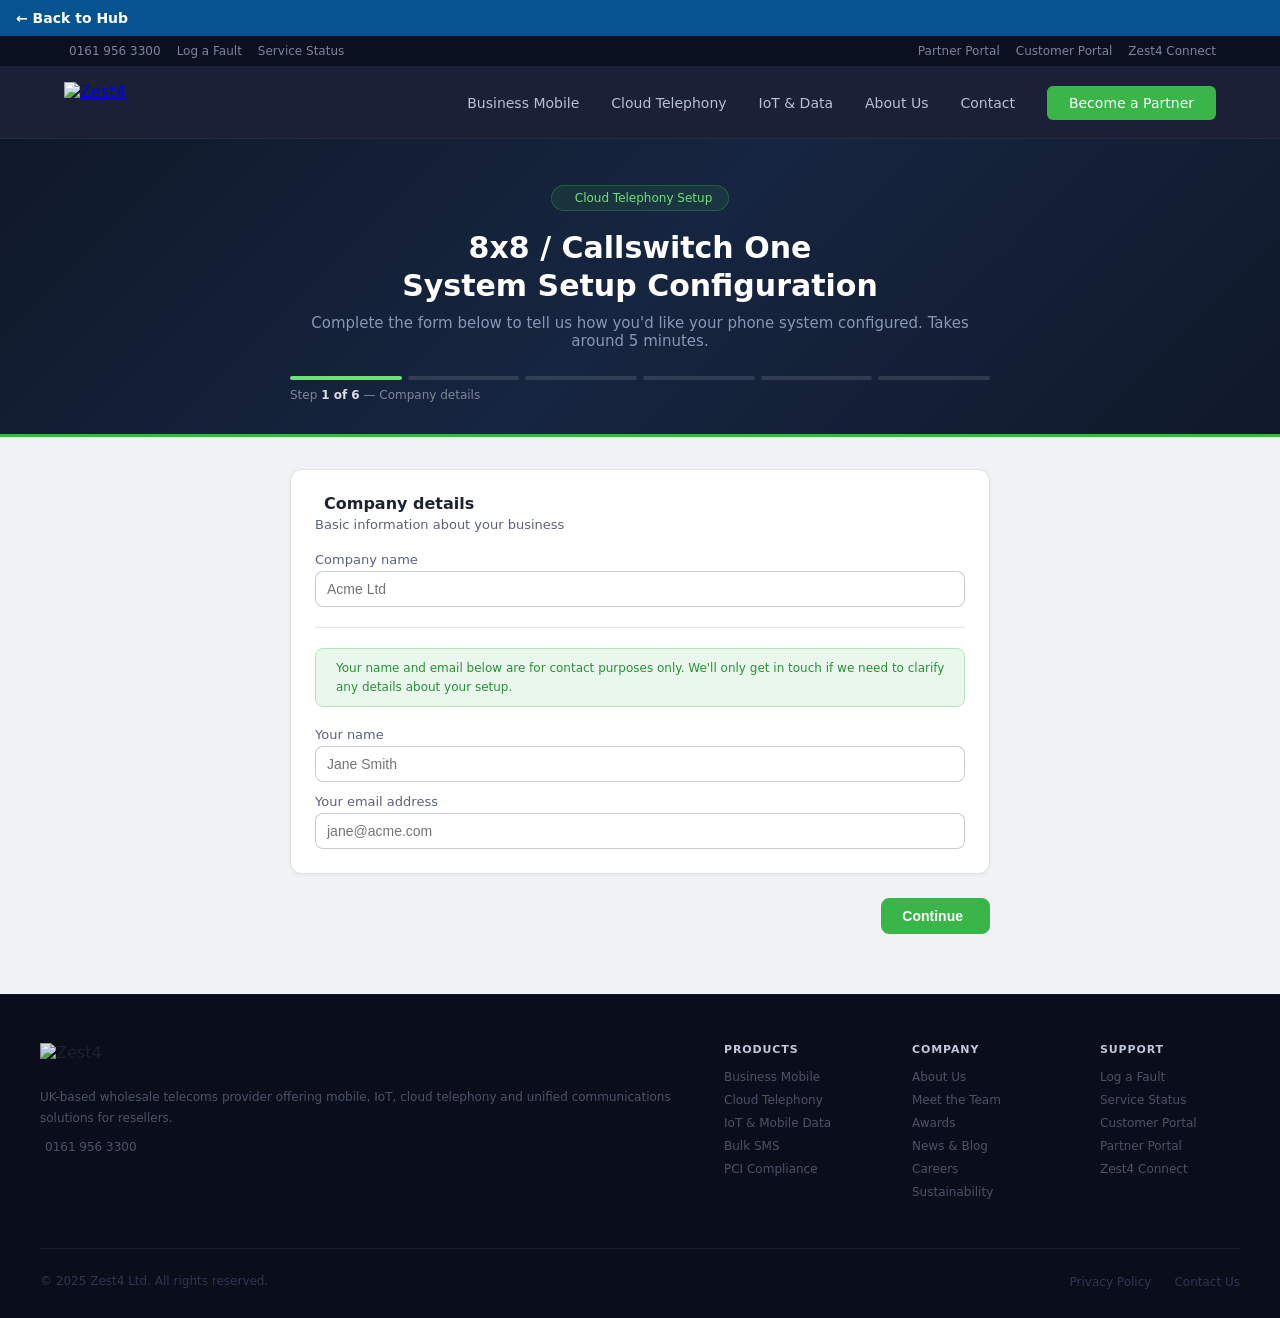
==== tools/callswitch-setup-form.html @ 076165f5 "Add files via upload" ====
<!DOCTYPE html>
<html lang="en">
<head>
<meta charset="UTF-8">
<meta name="viewport" content="width=device-width, initial-scale=1.0">
<title>8x8 / Callswitch One System Setup Configuration | Zest4</title>
<link rel="icon" href="https://i0.wp.com/zest4.com/wp-content/uploads/2018/10/cropped-4-site-icon.png?fit=32%2C32&ssl=1">
<link rel="stylesheet" href="https://cdn.jsdelivr.net/npm/@tabler/icons-webfont@2.44.0/tabler-icons.min.css">
<script src="https://cdnjs.cloudflare.com/ajax/libs/jspdf/2.5.1/jspdf.umd.min.js"></script>
<style>
/* ── Reset & Base ── */
*{box-sizing:border-box;margin:0;padding:0}
:root{
  --navy:#0f1929;
  --navy2:#1a2035;
  --green:#3ab54a;
  --green-dark:#2a9038;
  --green-light:#eaf7ec;
  --bg:#f0f2f5;
  --white:#ffffff;
  --text:#1c2330;
  --muted:#5a6378;
  --border:rgba(0,0,0,0.11);
  --border2:rgba(0,0,0,0.20);
  --radius:8px;
  --radius-lg:12px;
}
body{font-family:'Segoe UI',system-ui,-apple-system,sans-serif;background:var(--bg);color:var(--text);min-height:100vh;display:flex;flex-direction:column}

/* ── Utility bar ── */
.topbar{background:#0a1020;padding:8px 0;font-size:12px}
.topbar-inner{max-width:1200px;margin:0 auto;padding:0 24px;display:flex;justify-content:space-between;align-items:center;flex-wrap:wrap;gap:8px}
.topbar a{color:#7a8499;text-decoration:none;transition:color .15s}
.topbar a:hover{color:#fff}
.topbar-left{display:flex;align-items:center;gap:16px}
.topbar-right{display:flex;align-items:center;gap:16px}
.topbar-phone{color:#7a8499;display:flex;align-items:center;gap:5px}
.topbar-phone i{color:var(--green);font-size:13px}

/* ── Main nav ── */
.mainnav{background:var(--navy2);border-bottom:1px solid rgba(255,255,255,0.05)}
.mainnav-inner{max-width:1200px;margin:0 auto;padding:0 24px;display:flex;align-items:center;justify-content:space-between;height:72px}
.nav-logo img{height:40px;display:block}
.nav-links{display:flex;align-items:center;gap:32px;list-style:none}
.nav-links a{color:#b8c0d4;text-decoration:none;font-size:14px;font-weight:500;transition:color .15s}
.nav-links a:hover{color:#fff}
.nav-cta{background:var(--green);color:#fff!important;padding:9px 22px;border-radius:6px;font-size:13px;font-weight:600;transition:background .15s}
.nav-cta:hover{background:var(--green-dark)!important}

/* ── Hero ── */
.hero{background:linear-gradient(135deg,#0f1929 0%,#162540 50%,#0f1929 100%);border-bottom:3px solid var(--green);padding:44px 24px 0}
.hero-inner{max-width:700px;margin:0 auto;text-align:center;padding-bottom:32px}
.hero-pill{display:inline-flex;align-items:center;gap:7px;background:rgba(58,181,74,0.12);border:1px solid rgba(58,181,74,0.3);border-radius:20px;padding:5px 16px;font-size:12px;color:#6ee07a;font-weight:500;margin-bottom:18px}
.hero h1{font-size:30px;font-weight:700;color:#fff;line-height:1.25;margin-bottom:10px}
.hero p{font-size:15px;color:#8a96b4;margin-bottom:26px}
.progress-bar{display:flex;gap:6px;margin-bottom:8px}
.pb{flex:1;height:4px;border-radius:2px;background:rgba(255,255,255,0.12);transition:background .3s}
.pb.done{background:var(--green)}.pb.active{background:#6ee07a}
.step-label{font-size:12px;color:rgba(255,255,255,0.45);text-align:left;margin-bottom:0}
.step-label strong{color:rgba(255,255,255,0.85);font-weight:600}

/* ── Form content ── */
.content{flex:1;padding:32px 24px 60px}
.wrap{max-width:700px;margin:0 auto}

/* ── Cards ── */
.card{background:var(--white);border:1px solid var(--border);border-radius:var(--radius-lg);padding:1.5rem;margin-bottom:1rem;box-shadow:0 1px 3px rgba(0,0,0,0.05)}
.card-title{font-size:16px;font-weight:600;color:var(--text);margin-bottom:4px;display:flex;align-items:center;gap:9px}
.card-title i{font-size:18px;color:var(--green)}
.card-sub{font-size:13px;color:var(--muted);margin-bottom:1.25rem}
.hint-box{font-size:12px;color:var(--green-dark);background:var(--green-light);border:1px solid #b6e5bc;border-radius:var(--radius);padding:10px 13px;margin-bottom:1.25rem;display:flex;align-items:flex-start;gap:7px;line-height:1.55}
.hint-box i{flex-shrink:0;margin-top:1px;font-size:14px}

/* ── Form elements ── */
label{display:block;font-size:13px;color:var(--muted);margin-bottom:4px;margin-top:12px;font-weight:500}
label:first-of-type{margin-top:0}
input[type=text],input[type=email],input[type=time],select,textarea{
  width:100%;font-size:14px;border-radius:var(--radius);
  border:1px solid var(--border2);background:var(--white);
  color:var(--text);padding:9px 11px;outline:none;
  transition:border-color .15s,box-shadow .15s;
}
input[type=text]:focus,input[type=email]:focus,input[type=time]:focus,select:focus,textarea:focus{
  border-color:var(--green);box-shadow:0 0 0 3px rgba(58,181,74,0.15);
}
textarea{resize:vertical;min-height:80px}
.err-msg{font-size:12px;color:#d93025;margin-top:4px;display:none}
.has-err input,.has-err select,.has-err textarea{border-color:#d93025!important}
.has-err .err-msg{display:block}
hr{border:none;border-top:1px solid var(--border);margin:1.25rem 0}

/* ── Buttons ── */
.btn-row{display:flex;justify-content:space-between;align-items:center;margin-top:1.5rem;gap:12px}
.btn{font-size:14px;padding:9px 20px;border-radius:var(--radius);cursor:pointer;border:1px solid var(--border2);background:var(--white);color:var(--text);transition:background .15s,transform .1s;display:inline-flex;align-items:center;gap:6px;font-weight:500}
.btn:hover{background:#f4f5f7}.btn:active{transform:scale(.98)}
.btn.primary{background:var(--green);color:#fff;border-color:var(--green);font-weight:600}
.btn.primary:hover{background:var(--green-dark);border-color:var(--green-dark)}
.add-btn{font-size:13px;color:var(--green);border:1.5px dashed #8dd494;background:transparent;padding:8px 14px;border-radius:var(--radius);cursor:pointer;display:flex;align-items:center;gap:6px;margin-top:12px;font-weight:500}
.add-btn:hover{background:var(--green-light)}
.mainNav-bar{display:flex;justify-content:space-between;align-items:center;margin-top:1.5rem;gap:12px}

/* ── Steps ── */
.step{display:none}.step.active{display:block}

/* ── Hours ── */
.hours-head{display:grid;grid-template-columns:110px 1fr 1fr 80px;gap:8px;font-size:11px;color:var(--muted);font-weight:600;padding-bottom:6px;text-transform:uppercase;letter-spacing:.05em}
.hours-row{display:grid;grid-template-columns:110px 1fr 1fr 80px;gap:8px;align-items:center;margin-bottom:6px}
.day-lbl{font-size:13px;font-weight:500;color:var(--text)}
.closed-tog{display:flex;align-items:center;gap:5px;font-size:13px;cursor:pointer;color:var(--muted)}
.closed-tog input{accent-color:var(--green)}
input[type=time]:disabled,select:disabled{opacity:.38;pointer-events:none}

/* ── Users ── */
.user-row{display:flex;align-items:flex-end;gap:8px;margin-top:10px;padding:12px;background:#f7f8fa;border-radius:var(--radius);border:1px solid var(--border)}
.user-row>div{flex:1;min-width:0}
.user-row label{margin-top:0}
.rm-btn{flex:0 0 auto;font-size:18px;color:#d93025;cursor:pointer;padding:6px;border:none;background:none;border-radius:var(--radius)}
.rm-btn:hover{background:#fce8e8}
.user-block{margin-top:10px;padding:12px 14px;background:#f7f8fa;border-radius:var(--radius);border:1px solid var(--border)}
.user-top-row{display:flex;align-items:flex-end;gap:8px}
.user-top-row>div{flex:1;min-width:0}
.user-top-row label{margin-top:0}
.user-phone-section{margin-top:12px;padding-top:12px;border-top:1px dashed var(--border2)}
.uq-label{font-size:13px;font-weight:600;color:var(--text);display:block}
.radio-group-sm{display:flex;gap:8px;flex-wrap:wrap;margin-top:6px}
.radio-opt-sm{display:flex;align-items:center;gap:6px;font-size:13px;cursor:pointer;padding:6px 12px;border:1.5px solid var(--border);border-radius:var(--radius);color:var(--text);font-weight:500;background:var(--white);transition:all .12s}
.radio-opt-sm.sel{border-color:var(--green);background:var(--green-light);color:var(--green-dark)}
.uc-extra{font-size:11px;color:var(--text);margin-top:4px;display:flex;align-items:center;gap:4px}
.cq-grid{display:grid;grid-template-columns:repeat(2,1fr);gap:10px;margin:10px 0 14px}
.cq-grid label{margin-top:0}
.cq-ivr-block{margin-top:14px;padding-top:12px;border-top:1px dashed var(--border2)}

/* ── Ring groups ── */
.rg-block{margin-bottom:14px;padding:14px;background:#f7f8fa;border-radius:var(--radius);border:1px solid var(--border)}
.rg-header{display:flex;align-items:center;gap:8px;margin-bottom:10px}
.rg-name-input{flex:1;font-size:14px;font-weight:500;border:1px solid var(--border2);border-radius:var(--radius);padding:8px 10px;outline:none}
.rg-name-input:focus{border-color:var(--green);box-shadow:0 0 0 3px rgba(58,181,74,0.15)}
.chips{display:flex;flex-wrap:wrap;gap:7px;margin-top:6px}
.chip{font-size:12px;padding:6px 14px;border-radius:20px;border:1.5px solid var(--border2);background:var(--white);cursor:pointer;transition:all .12s;color:var(--text);font-weight:500;line-height:1}
.chip.on{background:var(--green);border-color:var(--green);color:#fff}
.chip:hover:not(.on){background:#f0f2f5;border-color:#aaa}

/* ── Radio options ── */
.radio-group{display:flex;gap:10px;flex-wrap:wrap;margin-top:8px}
.radio-opt{display:flex;align-items:center;gap:7px;font-size:14px;cursor:pointer;padding:9px 15px;border:1.5px solid var(--border);border-radius:var(--radius);transition:all .15s;color:var(--text);font-weight:500;background:var(--white)}
.radio-opt input{accent-color:var(--green)}
.radio-opt.sel{border-color:var(--green);background:var(--green-light);color:var(--green-dark)}

/* ── Summary (overview page) ── */
.sum-grid{display:grid;grid-template-columns:1fr 1fr;gap:12px}
.sum-card{background:#f7f8fa;border-radius:var(--radius);padding:12px 14px;border:1px solid var(--border)}
.sum-lbl{font-size:11px;color:var(--muted);text-transform:uppercase;letter-spacing:.05em;margin-bottom:3px;font-weight:600}
.sum-val{font-size:13px;color:var(--text);font-weight:600}
.sum-val-sm{font-size:12px;color:var(--text);font-weight:400;line-height:1.55}
.ov-section{margin-bottom:1.5rem}
.ov-title{font-size:12px;font-weight:700;color:var(--muted);text-transform:uppercase;letter-spacing:.06em;margin-bottom:8px;display:flex;align-items:center;gap:6px}
.ov-title i{font-size:14px;color:var(--green)}
.user-card-grid{display:grid;grid-template-columns:repeat(auto-fill,minmax(185px,1fr));gap:8px}
.user-card{background:#f7f8fa;border-radius:var(--radius);padding:10px 12px;border:1px solid var(--border)}
.uc-name{font-size:13px;font-weight:600;color:var(--text)}
.uc-email{font-size:12px;color:var(--muted);word-break:break-all;margin-top:2px}
.rg-ov{background:#f7f8fa;border-radius:var(--radius);padding:10px 14px;margin-bottom:8px;border:1px solid var(--border)}
.rg-ov-name{font-size:13px;font-weight:600;color:var(--text);margin-bottom:3px}
.rg-ov-info{font-size:12px;color:var(--muted)}
.hours-ov{display:grid;grid-template-columns:repeat(auto-fill,minmax(120px,1fr));gap:8px}
.hours-day{background:#f7f8fa;border-radius:var(--radius);padding:9px 10px;border:1px solid var(--border)}
.hours-day.closed{opacity:.45}
.hours-day .hd-name{font-size:12px;font-weight:600;color:var(--text)}
.hours-day .hd-time{font-size:11px;color:var(--muted);margin-top:2px}

/* ── Success screen ── */
.success-top{text-align:center;padding:1.5rem 1rem 1.25rem}
.check-circle{width:56px;height:56px;background:var(--green-light);border-radius:50%;display:flex;align-items:center;justify-content:center;margin:0 auto 14px;border:2px solid #b6e5bc}
.check-circle i{font-size:28px;color:var(--green)}

/* ── Footer ── */
.footer{background:#090e1a;border-top:1px solid rgba(255,255,255,0.04);padding:48px 24px 28px}
.footer-inner{max-width:1200px;margin:0 auto}
.footer-grid{display:flex;flex-wrap:wrap;gap:48px;margin-bottom:40px}
.footer-brand{flex:1;min-width:200px}
.footer-brand img{height:30px;display:block;margin-bottom:14px;opacity:.9}
.footer-brand p{font-size:12px;line-height:1.7;color:#4a5268}
.footer-brand .phone{font-size:12px;color:#4a5268;margin-top:12px;display:flex;align-items:center;gap:5px}
.footer-brand .phone i{color:var(--green);font-size:12px}
.footer-brand .phone a{color:#4a5268;text-decoration:none}
.footer-col{min-width:140px}
.footer-col h4{font-size:11px;font-weight:700;text-transform:uppercase;letter-spacing:.08em;color:#c0c8dc;margin-bottom:14px}
.footer-col a{display:block;color:#4a5268;text-decoration:none;font-size:12px;margin-bottom:9px;transition:color .15s}
.footer-col a:hover{color:#fff}
.footer-bottom{border-top:1px solid #151d30;padding-top:22px;display:flex;flex-wrap:wrap;gap:12px;justify-content:space-between;align-items:center}
.footer-bottom span{font-size:12px;color:#2e3650}
.footer-bottom a{font-size:12px;color:#2e3650;text-decoration:none;margin-left:18px}
.footer-bottom a:hover{color:#fff}
</style>
</head>
<body>

<style>
  #zest4BackToHub {
    position: sticky;
    top: 0;
    z-index: 9999;
    display: flex;
    align-items: center;
    gap: 6px;
    padding: 10px 16px;
    padding-top: calc(10px + env(safe-area-inset-top, 0px));
    background: #055491;
    color: #fff;
    font-family: 'Inter', system-ui, sans-serif;
    font-size: 14px;
    font-weight: 600;
    text-decoration: none;
    -webkit-tap-highlight-color: transparent;
  }
  #zest4BackToHub:active { background: #033B66; }
</style>
<a id="zest4BackToHub" href="../index.html" aria-label="Back to Cloud &amp; Connectivity Hub">&larr; Back to Hub</a>

<!-- ══════════════════════════════════════════ -->
<!-- UTILITY BAR                               -->
<!-- ══════════════════════════════════════════ -->
<div class="topbar">
  <div class="topbar-inner">
    <div class="topbar-left">
      <span class="topbar-phone"><i class="ti ti-phone"></i><a href="tel:+441619563300">0161 956 3300</a></span>
      <a href="https://zest4.com/log-a-fault/">Log a Fault</a>
      <a href="https://zest4.com/service-status/">Service Status</a>
    </div>
    <div class="topbar-right">
      <a href="https://portal.zest4partners.com/">Partner Portal</a>
      <a href="https://www.zest4customers.com/">Customer Portal</a>
      <a href="https://zest4connect.com/login.htm">Zest4 Connect</a>
    </div>
  </div>
</div>

<!-- ══════════════════════════════════════════ -->
<!-- MAIN NAV                                  -->
<!-- ══════════════════════════════════════════ -->
<nav class="mainnav">
  <div class="mainnav-inner">
    <a href="https://zest4.com/" class="nav-logo">
      <img src="https://zest4.com/wp-content/uploads/2018/10/Zest4-Logo-New.svg" alt="Zest4">
    </a>
    <ul class="nav-links">
      <li><a href="https://zest4.com/business-mobile/">Business Mobile</a></li>
      <li><a href="https://zest4.com/cloud-telephony/">Cloud Telephony</a></li>
      <li><a href="https://zest4.com/iot/">IoT &amp; Data</a></li>
      <li><a href="https://zest4.com/about/">About Us</a></li>
      <li><a href="https://zest4.com/contact/">Contact</a></li>
      <li><a href="https://zest4.com/become-a-partner/" class="nav-cta">Become a Partner</a></li>
    </ul>
  </div>
</nav>

<!-- ══════════════════════════════════════════ -->
<!-- HERO BANNER                               -->
<!-- ══════════════════════════════════════════ -->
<div class="hero">
  <div class="hero-inner">
    <div class="hero-pill"><i class="ti ti-phone-call"></i>Cloud Telephony Setup</div>
    <h1>8x8 / Callswitch One<br>System Setup Configuration</h1>
    <p>Complete the form below to tell us how you'd like your phone system configured. Takes around 5 minutes.</p>
    <div class="progress-bar" id="progBar"></div>
    <div class="step-label" id="stepLabel"></div>
  </div>
</div>

<!-- ══════════════════════════════════════════ -->
<!-- FORM CONTENT                              -->
<!-- ══════════════════════════════════════════ -->
<div class="content">
<div class="wrap">

  <!-- Step 0: Company details -->
  <div class="step active" id="step0">
    <div class="card">
      <div class="card-title"><i class="ti ti-building"></i>Company details</div>
      <div class="card-sub">Basic information about your business</div>
      <label for="companyName">Company name</label>
      <div id="fw0"><input type="text" id="companyName" placeholder="Acme Ltd"><div class="err-msg">Please enter your company name</div></div>
      <hr>
      <div class="hint-box"><i class="ti ti-info-circle"></i><span>Your name and email below are for contact purposes only. We'll only get in touch if we need to clarify any details about your setup.</span></div>
      <label for="contactName">Your name</label>
      <div id="fw1"><input type="text" id="contactName" placeholder="Jane Smith"><div class="err-msg">Please enter your name</div></div>
      <label for="contactEmail">Your email address</label>
      <div id="fw2"><input type="email" id="contactEmail" placeholder="jane@acme.com"><div class="err-msg">Please enter a valid email</div></div>
    </div>
  </div>

  <!-- Step 1: Phone numbers -->
  <div class="step" id="step1">
    <div class="card">
      <div class="card-title"><i class="ti ti-device-mobile"></i>Phone numbers</div>
      <div class="card-sub">Will you be bringing existing numbers over or getting new ones?</div>
      <label>Number type</label>
      <div class="radio-group">
        <label class="radio-opt sel" id="ropt-port"><input type="radio" name="numType" value="port" checked onchange="updateNumType()"><i class="ti ti-transfer"></i>Port existing numbers</label>
        <label class="radio-opt" id="ropt-new"><input type="radio" name="numType" value="new" onchange="updateNumType()"><i class="ti ti-plus-circle"></i>Claim new numbers</label>
        <label class="radio-opt" id="ropt-both"><input type="radio" name="numType" value="both" onchange="updateNumType()"><i class="ti ti-arrows-exchange"></i>Both</label>
      </div>
      <div id="portSection" style="margin-top:1.25rem">
        <hr style="margin-top:0">
        <p style="font-size:13px;color:var(--muted);margin-bottom:8px">List the numbers you want to port (one per line). Once listed here, you'll be able to assign them to users, ring groups, call queues and your auto attendant in the next steps.</p>
        <textarea id="portNumbers" placeholder="e.g.&#10;020 7946 0123&#10;020 7946 0124" oninput="refreshAllNumberSelects()"></textarea>
        <label for="currentProvider">Current provider</label>
        <input type="text" id="currentProvider" placeholder="e.g. BT, Vodafone, Virgin Media">
      </div>
      <div id="newSection" style="display:none;margin-top:1.25rem">
        <hr style="margin-top:0">
        <label for="areaCode">Preferred area code</label>
        <input type="text" id="areaCode" placeholder="e.g. 0207 (London), 0161 (Manchester)" style="max-width:340px">
        <label for="numQty">How many numbers do you need?</label>
        <input type="text" id="numQty" placeholder="e.g. 3" style="max-width:120px">
      </div>
    </div>
  </div>

  <!-- Step 2: Users -->
  <div class="step" id="step2">
    <div class="card">
      <div class="card-title"><i class="ti ti-users"></i>Users</div>
      <div class="card-sub">Add everyone who needs a phone extension on the system</div>
      <div id="usersContainer"><p style="font-size:13px;color:var(--muted)">No users added yet.</p></div>
      <button class="add-btn" onclick="addUser()"><i class="ti ti-plus"></i>Add another user</button>
    </div>
  </div>

  <!-- Step 3: Ring groups -->
  <div class="step" id="step3">
    <div class="card">
      <div class="card-title"><i class="ti ti-phone-incoming"></i>Ring groups</div>
      <div class="card-sub">Create groups whose phones ring together when a number is called</div>
      <div id="rgContainer"><p style="font-size:13px;color:var(--muted)">No ring groups added yet.</p></div>
      <button class="add-btn" onclick="addRingGroup()"><i class="ti ti-plus"></i>Add ring group</button>
    </div>
    <div class="card">
      <div class="card-title"><i class="ti ti-headset"></i>Call queues</div>
      <div class="card-sub">Set up call queues for teams handling higher call volumes</div>
      <div id="cqContainer"><p style="font-size:13px;color:var(--muted)">No call queues added yet.</p></div>
      <button class="add-btn" onclick="addCallQueue()"><i class="ti ti-plus"></i>Add call queue</button>
    </div>
  </div>

  <!-- Step 4: Auto attendant -->
  <div class="step" id="step4">
    <div class="card">
      <div class="card-title"><i class="ti ti-phone-check"></i>Auto attendant</div>
      <div class="card-sub">An auto attendant (IVR) greets callers and lets them press a key to reach the right place</div>
      <label style="margin-top:0">Do you want an auto attendant?</label>
      <div class="radio-group">
        <label class="radio-opt" id="aa-yes-opt"><input type="radio" name="aaEnabled" value="yes" onchange="updateAAUI()"><i class="ti ti-check"></i>Yes</label>
        <label class="radio-opt sel" id="aa-no-opt"><input type="radio" name="aaEnabled" value="no" checked onchange="updateAAUI()"><i class="ti ti-x"></i>No</label>
      </div>

      <div id="aaDetails" style="display:none;margin-top:1.25rem">
        <div id="aaContainer"><p style="font-size:13px;color:var(--muted)">No auto attendants added yet.</p></div>
        <button class="add-btn" onclick="addAutoAttendant()"><i class="ti ti-plus"></i>Add another auto attendant</button>
      </div>

      <hr style="margin-top:1.25rem">
      <label for="voicemailMsg" style="margin-top:0">Voicemail greeting <span style="color:var(--muted);font-weight:400">(optional)</span></label>
      <textarea id="voicemailMsg" placeholder="e.g. You've reached Acme Ltd. Please leave your name and number..."></textarea>
    </div>
  </div>

  <!-- Step 5: Additional settings -->
  <div class="step" id="step5">
    <div class="card">
      <div class="card-title"><i class="ti ti-settings"></i>Additional settings</div>
      <div class="card-sub">A few extra options to complete your configuration</div>

      <!-- Caller ID -->
      <div style="margin-bottom:1.25rem">
        <div style="font-size:14px;font-weight:600;color:var(--text);margin-bottom:5px;display:flex;align-items:center;gap:7px"><i class="ti ti-id" style="color:var(--green)"></i>External caller ID</div>
        <p style="font-size:13px;color:var(--muted);margin-bottom:10px">Do you want a single number displayed as the outbound caller ID for all users when they make external calls?</p>
        <div class="radio-group">
          <label class="radio-opt sel" id="ci-yes-opt"><input type="radio" name="callerIdYN" value="yes" checked onchange="updateCallerIdUI()"><i class="ti ti-check"></i>Yes, set a number</label>
          <label class="radio-opt" id="ci-no-opt"><input type="radio" name="callerIdYN" value="no" onchange="updateCallerIdUI()"><i class="ti ti-x"></i>No, use individual numbers</label>
        </div>
        <div id="callerIdInput" style="margin-top:12px">
          <label for="callerIdNumber">Caller ID number</label>
          <input type="text" id="callerIdNumber" placeholder="e.g. 020 7946 0100" style="max-width:300px">
          <p style="font-size:12px;color:var(--muted);margin-top:5px">This number must be one of your allocated numbers.</p>
        </div>
      </div>

      <hr>

      <!-- Call recording -->
      <div>
        <div style="font-size:14px;font-weight:600;color:var(--text);margin-bottom:5px;display:flex;align-items:center;gap:7px"><i class="ti ti-microphone" style="color:var(--green)"></i>Call recording</div>
        <p style="font-size:13px;color:var(--muted);margin-bottom:10px">Would you like all calls to be recorded automatically?</p>
        <div class="radio-group">
          <label class="radio-opt" id="cr-yes-opt"><input type="radio" name="callRecYN" value="yes" onchange="updateCallRecUI()"><i class="ti ti-check"></i>Yes, record all calls</label>
          <label class="radio-opt sel" id="cr-no-opt"><input type="radio" name="callRecYN" value="no" checked onchange="updateCallRecUI()"><i class="ti ti-x"></i>No recording needed</label>
        </div>
        <div id="callRecNotice" style="display:none;margin-top:14px;background:#fffbeb;border:1px solid #f5c842;border-radius:var(--radius-lg);padding:1rem 1.25rem">
          <div style="font-size:13px;font-weight:600;color:#7a5800;margin-bottom:6px;display:flex;align-items:center;gap:6px"><i class="ti ti-alert-triangle"></i>Important — you must notify callers</div>
          <p style="font-size:13px;color:#5c4000;line-height:1.6">Under UK law, callers must be informed that their call may be recorded. Include a notification in each <strong>auto attendant's welcome message</strong> (or voicemail greeting, if you're not using an auto attendant) when callers first connect.</p>
          <p style="font-size:13px;color:#5c4000;margin-top:8px;line-height:1.6">For example:<br><em style="background:#fff3c4;padding:2px 7px;border-radius:4px;display:inline-block;margin-top:4px">"Please note that calls may be recorded for training and quality purposes."</em></p>
          <p style="font-size:12px;color:#7a5800;margin-top:10px">You can update this on the <strong>Auto attendant</strong> step — use the Back button if you'd like to update it now.</p>
        </div>
      </div>

      <hr>

      <!-- Additional notes -->
      <div>
        <div style="font-size:14px;font-weight:600;color:var(--text);margin-bottom:5px;display:flex;align-items:center;gap:7px"><i class="ti ti-notes" style="color:var(--green)"></i>Additional notes</div>
        <p style="font-size:13px;color:var(--muted);margin-bottom:10px">Any special requirements, preferences, or instructions for your setup?</p>
        <textarea id="additionalNotes" placeholder="e.g. The main reception number should route to the sales ring group during business hours and voicemail after hours..." style="min-height:110px"></textarea>
      </div>
    </div>
    <div class="btn-row">
      <button class="btn" onclick="goBack()"><i class="ti ti-arrow-left"></i>Back</button>
      <button class="btn primary" onclick="submitForm()">Review &amp; finish <i class="ti ti-arrow-right"></i></button>
    </div>
  </div>

  <!-- Step 6: Review & submit -->
  <div class="step" id="step6">
    <div class="card">
      <div class="success-top">
        <div class="check-circle"><i class="ti ti-check"></i></div>
        <h2 style="font-size:21px;font-weight:700;margin-bottom:6px">Configuration complete!</h2>
        <p style="font-size:14px;color:var(--muted)">Review the summary below, then download your PDF and send it to us.</p>
      </div>

      <!-- Make changes -->
      <div style="background:#f7f8fa;border:1px solid var(--border);border-radius:var(--radius-lg);padding:14px 18px;margin-bottom:1.25rem;display:flex;align-items:center;justify-content:space-between;gap:12px;flex-wrap:wrap">
        <span style="font-size:13px;color:var(--muted);display:flex;align-items:center;gap:7px"><i class="ti ti-edit" style="font-size:15px"></i>Need to change something?</span>
        <button class="btn" onclick="goBackToEdit()" style="font-size:13px;padding:7px 16px"><i class="ti ti-arrow-left"></i>Go back &amp; make changes</button>
      </div>

      <!-- Download PDF -->
      <div style="background:var(--green-light);border:1px solid #b6e5bc;border-radius:var(--radius-lg);padding:1.25rem 1.5rem;margin-bottom:1.25rem">
        <div style="font-size:14px;font-weight:600;color:var(--green-dark);margin-bottom:12px;display:flex;align-items:center;gap:7px"><i class="ti ti-file-download" style="font-size:18px"></i>Step 1 — Download your configuration PDF</div>
        <button class="btn primary" onclick="downloadPDF()" style="padding:10px 24px"><i class="ti ti-download"></i>Download PDF</button>
        <div id="dlConfirm" style="display:none;margin-top:10px;font-size:13px;color:var(--green-dark);align-items:center;gap:6px"><i class="ti ti-circle-check"></i> PDF downloaded — now send it to us below.</div>
      </div>

      <!-- Send options -->
      <div style="background:#f3f3ff;border:1px solid #c8c8ec;border-radius:var(--radius-lg);padding:1.25rem 1.5rem;margin-bottom:1.25rem">
        <div style="font-size:14px;font-weight:600;color:#3b3b8f;margin-bottom:12px;display:flex;align-items:center;gap:7px"><i class="ti ti-send" style="font-size:18px"></i>Step 2 — Send us the PDF</div>
        <div style="display:flex;flex-direction:column;gap:10px">
          <a href="#" id="emailLink" style="display:flex;align-items:center;gap:10px;background:#fff;border:1px solid #c8c8ec;border-radius:var(--radius);padding:12px 14px;text-decoration:none;color:#3b3b8f;font-size:13px;font-weight:500">
            <i class="ti ti-mail" style="font-size:18px;color:#5b5bcc;flex-shrink:0"></i>
            <span><strong>Email us</strong> — ccsupport@zest4.com<br><span style="font-weight:400;color:var(--muted);font-size:12px">Opens your email app pre-filled. Attach the downloaded PDF before sending.</span></span>
          </a>
          <a href="https://www.zest4customers.com/" target="_blank" rel="noopener" style="display:flex;align-items:center;gap:10px;background:#fff;border:1px solid #c8c8ec;border-radius:var(--radius);padding:12px 14px;text-decoration:none;color:#3b3b8f;font-size:13px;font-weight:500">
            <i class="ti ti-ticket" style="font-size:18px;color:#5b5bcc;flex-shrink:0"></i>
            <span><strong>Raise a support ticket</strong> — www.zest4customers.com<br><span style="font-weight:400;color:var(--muted);font-size:12px">Log in to the customer portal and attach the PDF to a new ticket.</span></span>
          </a>
        </div>
      </div>

      <hr>
      <div style="font-size:12px;font-weight:700;color:var(--muted);text-transform:uppercase;letter-spacing:.06em;margin-bottom:14px">Your configuration summary</div>
      <div id="overviewOut"></div>
    </div>
    <div style="text-align:center;margin-top:1rem">
      <button class="btn" onclick="resetForm()">Start a new submission</button>
    </div>
  </div>

  <!-- Main nav buttons (steps 0–5) -->
  <div class="btn-row" id="mainNav">
    <button class="btn" id="backBtn" onclick="goBack()"><i class="ti ti-arrow-left"></i>Back</button>
    <button class="btn primary" id="nextBtn" onclick="goNext()">Continue <i class="ti ti-arrow-right"></i></button>
  </div>

</div><!-- /wrap -->
</div><!-- /content -->

<!-- ══════════════════════════════════════════ -->
<!-- FOOTER                                    -->
<!-- ══════════════════════════════════════════ -->
<footer class="footer">
  <div class="footer-inner">
    <div class="footer-grid">
      <div class="footer-brand">
        <img src="https://zest4.com/wp-content/uploads/2018/10/Zest4-Logo-New.svg" alt="Zest4">
        <p>UK-based wholesale telecoms provider offering mobile, IoT, cloud telephony and unified communications solutions for resellers.</p>
        <div class="phone"><i class="ti ti-phone"></i><a href="tel:+441619563300">0161 956 3300</a></div>
      </div>
      <div class="footer-col">
        <h4>Products</h4>
        <a href="https://zest4.com/business-mobile/">Business Mobile</a>
        <a href="https://zest4.com/cloud-telephony/">Cloud Telephony</a>
        <a href="https://zest4.com/iot/">IoT &amp; Mobile Data</a>
        <a href="https://zest4.com/bulk-sms/">Bulk SMS</a>
        <a href="https://zest4.com/pci-compliance/">PCI Compliance</a>
      </div>
      <div class="footer-col">
        <h4>Company</h4>
        <a href="https://zest4.com/about/">About Us</a>
        <a href="https://zest4.com/meet-the-team/">Meet the Team</a>
        <a href="https://zest4.com/awards-and-recognition/">Awards</a>
        <a href="https://zest4.com/news/">News &amp; Blog</a>
        <a href="https://zest4.com/careers/">Careers</a>
        <a href="https://zest4.com/sustainability/">Sustainability</a>
      </div>
      <div class="footer-col">
        <h4>Support</h4>
        <a href="https://zest4.com/log-a-fault/">Log a Fault</a>
        <a href="https://zest4.com/service-status/">Service Status</a>
        <a href="https://www.zest4customers.com/">Customer Portal</a>
        <a href="https://portal.zest4partners.com/">Partner Portal</a>
        <a href="https://zest4connect.com/login.htm">Zest4 Connect</a>
      </div>
    </div>
    <div class="footer-bottom">
      <span>&copy; 2025 Zest4 Ltd. All rights reserved.</span>
      <div>
        <a href="https://zest4.com/privacy-policy/">Privacy Policy</a>
        <a href="https://zest4.com/contact/">Contact Us</a>
      </div>
    </div>
  </div>
</footer>

<script>
const DAYS=['Monday','Tuesday','Wednesday','Thursday','Friday','Saturday','Sunday'];
const SNAMES=['Company details','Phone numbers','Users','Ring groups','Auto attendant','Additional settings'];
var cur=0,users=[],rgs=[],cqs=[],aas=[],nextUserId=1,nextRgId=1,nextCqId=1,nextAaId=1,nextAaOptId=1,_pdfData=null;

/* ── Auto attendant ── */
function updateAAUI(){
  var v=document.querySelector('input[name="aaEnabled"]:checked').value;
  document.getElementById('aaDetails').style.display=v==='yes'?'block':'none';
  document.getElementById('aa-yes-opt').classList.toggle('sel',v==='yes');
  document.getElementById('aa-no-opt').classList.toggle('sel',v!=='yes');
  if(v==='yes'){
    if(!aas.length)addAutoAttendant();
    refreshAllNumberSelects();refreshAADestinationSelects();
  }
}
function getPortedNumbersList(){
  var el=document.getElementById('portNumbers');
  var raw=el?el.value:'';
  return raw.split('\n').map(function(s){return s.trim();}).filter(Boolean);
}
function buildAANumberOptions(selected){
  var nums=getPortedNumbersList();
  var html='<option value="">Select a number...</option>';
  nums.forEach(function(n){html+='<option value="'+esc(n)+'" '+(selected===n?'selected':'')+'>'+esc(n)+'</option>';});
  html+='<option value="other" '+(selected==='other'?'selected':'')+'>Other / new number not listed above</option>';
  return html;
}
function refreshAllNumberSelects(){
  aas.forEach(function(aa){
    var sel=document.getElementById('aaNumber_'+aa.id);
    if(!sel)return;
    var cv=sel.value;sel.innerHTML=buildAANumberOptions(cv);
    var wrap=document.getElementById('aaNumberOtherWrap_'+aa.id);if(wrap)wrap.style.display=sel.value==='other'?'block':'none';
  });
}
function onAANumberSelect(aaId,val){
  var aa=aas.find(function(a){return a.id===aaId;});if(!aa)return;aa.number=val;
  var wrap=document.getElementById('aaNumberOtherWrap_'+aaId);if(wrap)wrap.style.display=val==='other'?'block':'none';
}

function buildDestinationOptions(selected){
  var html='<option value="">Select a destination...</option>';
  html+='<option value="voicemail" '+(selected==='voicemail'?'selected':'')+'>Voicemail</option>';
  if(users.length){html+='<optgroup label="Users">'+users.map(function(u){var v='user:'+u.id;return '<option value="'+v+'" '+(selected===v?'selected':'')+'>'+esc(getUserLabel(u))+(u.ext?' (ext '+esc(u.ext)+')':'')+'</option>';}).join('')+'</optgroup>';}
  if(rgs.length){html+='<optgroup label="Ring groups">'+rgs.map(function(rg){var v='rg:'+rg.id;return '<option value="'+v+'" '+(selected===v?'selected':'')+'>'+esc(rg.name||'Unnamed ring group')+'</option>';}).join('')+'</optgroup>';}
  if(cqs.length){html+='<optgroup label="Call queues">'+cqs.map(function(cq){var v='cq:'+cq.id;return '<option value="'+v+'" '+(selected===v?'selected':'')+'>'+esc(cq.name||'Unnamed queue')+'</option>';}).join('')+'</optgroup>';}
  html+='<option value="other" '+(selected==='other'?'selected':'')+'>Other (type a destination — e.g. external number)</option>';
  return html;
}
function buildFwRuleHTML(kind,itemId,field,label,hint,val,otherVal){
  var selId=kind+'fw_'+field+'_'+itemId,otherId=kind+'fwother_'+field+'_'+itemId,wrapId=kind+'fwotherwrap_'+field+'_'+itemId;
  return '<div style="margin-bottom:12px">'
    +'<label style="margin-top:0;margin-bottom:2px">'+label+'</label>'
    +(hint?('<p style="font-size:12px;color:var(--muted);margin:0 0 6px">'+hint+'</p>'):'')
    +'<select id="'+selId+'" onchange="onFwSelect(\''+kind+'\','+itemId+',\''+field+'\',this.value)">'+buildDestinationOptions(val)+'</select>'
    +'<div id="'+wrapId+'" style="display:'+(val==='other'?'block':'none')+';margin-top:8px">'
      +'<input type="text" id="'+otherId+'" placeholder="e.g. External number, specific voicemail box..." value="'+esc(otherVal)+'" oninput="onFwOtherInput(\''+kind+'\','+itemId+',\''+field+'\',this.value)">'
    +'</div>'
  +'</div>';
}
function onFwSelect(kind,itemId,field,val){
  var list=kind==='rg'?rgs:cqs;var item=list.find(function(x){return x.id===itemId;});if(!item)return;
  item[field]=val;
  var wrap=document.getElementById(kind+'fwotherwrap_'+field+'_'+itemId);if(wrap)wrap.style.display=val==='other'?'block':'none';
}
function onFwOtherInput(kind,itemId,field,val){
  var list=kind==='rg'?rgs:cqs;var item=list.find(function(x){return x.id===itemId;});if(!item)return;
  item[field+'Other']=val;
}
function refreshAADestinationSelects(){
  aas.forEach(function(aa){
    var single=document.getElementById('aaSingleDest_'+aa.id);
    if(single){
      var cv=single.value;single.innerHTML=buildDestinationOptions(cv);
      var wrap=document.getElementById('aaSingleDestOtherWrap_'+aa.id);if(wrap)wrap.style.display=single.value==='other'?'block':'none';
    }
    (aa.options||[]).forEach(function(o){
      var sel=document.getElementById('aaoptdest_'+o.id);
      if(sel){var cv=sel.value;sel.innerHTML=buildDestinationOptions(cv);}
    });
    var closedSingle=document.getElementById('aaClosedSingleDest_'+aa.id);
    if(closedSingle){
      var ccv=closedSingle.value;closedSingle.innerHTML=buildDestinationOptions(ccv);
      var cwrap=document.getElementById('aaClosedSingleDestOtherWrap_'+aa.id);if(cwrap)cwrap.style.display=closedSingle.value==='other'?'block':'none';
    }
    (aa.closedOptions||[]).forEach(function(o){
      var sel=document.getElementById('aaclosedoptdest_'+o.id);
      if(sel){var cv=sel.value;sel.innerHTML=buildDestinationOptions(cv);}
    });
  });
}

function addAutoAttendant(){
  var id=nextAaId++;
  aas.push({
    id:id,name:'',number:'',numberOther:'',
    hours:DAYS.map(function(d,i){return{closed:i>=5,open:'09:00',close:'17:00'};}),
    welcomeEnabled:'no',welcomeMsg:'',closedEnabled:'no',closedMsg:'',
    routeType:'single',singleDestination:'',singleDestinationOther:'',
    options:[],
    closedRouteEnabled:'no',closedRouteType:'single',closedSingleDestination:'',closedSingleDestinationOther:'',
    closedOptions:[]
  });
  renderAAs();
}
function removeAutoAttendant(id){aas=aas.filter(function(a){return a.id!==id;});renderAAs();}
function onAAField(aaId,field,val){var aa=aas.find(function(a){return a.id===aaId;});if(aa)aa[field]=val;}

function buildAAHoursHTML(aa){
  return DAYS.map(function(d,i){
    var h=aa.hours[i];
    return '<div class="hours-row"><span class="day-lbl">'+d+'</span><input type="time" id="aahopen_'+aa.id+'_'+i+'" value="'+esc(h.open)+'" '+(h.closed?'disabled':'')+' onchange="onAAHoursInput('+aa.id+','+i+',\'open\',this.value)"><input type="time" id="aahclose_'+aa.id+'_'+i+'" value="'+esc(h.close)+'" '+(h.closed?'disabled':'')+' onchange="onAAHoursInput('+aa.id+','+i+',\'close\',this.value)"><label class="closed-tog"><input type="checkbox" id="aahclosed_'+aa.id+'_'+i+'" '+(h.closed?'checked':'')+' onchange="toggleAADay('+aa.id+','+i+')">Closed</label></div>';
  }).join('');
}
function toggleAADay(aaId,i){
  var cl=document.getElementById('aahclosed_'+aaId+'_'+i).checked;
  document.getElementById('aahopen_'+aaId+'_'+i).disabled=cl;
  document.getElementById('aahclose_'+aaId+'_'+i).disabled=cl;
  var aa=aas.find(function(a){return a.id===aaId;});if(aa)aa.hours[i].closed=cl;
}
function onAAHoursInput(aaId,i,field,val){var aa=aas.find(function(a){return a.id===aaId;});if(aa)aa.hours[i][field]=val;}

function onAAWelcomeRadio(aaId,val){
  var aa=aas.find(function(a){return a.id===aaId;});if(!aa)return;aa.welcomeEnabled=val;
  document.getElementById('aaWelcomeWrap_'+aaId).style.display=val==='yes'?'block':'none';
  document.getElementById('aa-welcome-yes-opt_'+aaId).classList.toggle('sel',val==='yes');
  document.getElementById('aa-welcome-no-opt_'+aaId).classList.toggle('sel',val!=='yes');
}
function onAAClosedRadio(aaId,val){
  var aa=aas.find(function(a){return a.id===aaId;});if(!aa)return;aa.closedEnabled=val;
  document.getElementById('aaClosedWrap_'+aaId).style.display=val==='yes'?'block':'none';
  document.getElementById('aa-closed-yes-opt_'+aaId).classList.toggle('sel',val==='yes');
  document.getElementById('aa-closed-no-opt_'+aaId).classList.toggle('sel',val!=='yes');
}
function onAARouteRadio(aaId,val){
  var aa=aas.find(function(a){return a.id===aaId;});if(!aa)return;aa.routeType=val;
  document.getElementById('aaSingleWrap_'+aaId).style.display=val==='single'?'block':'none';
  document.getElementById('aaMultiWrap_'+aaId).style.display=val==='multiple'?'block':'none';
  document.getElementById('aa-route-single-opt_'+aaId).classList.toggle('sel',val==='single');
  document.getElementById('aa-route-multi-opt_'+aaId).classList.toggle('sel',val==='multiple');
  if(val==='multiple')refreshAADestinationSelects();
}
function onAASingleDestSelect(aaId,val){
  var aa=aas.find(function(a){return a.id===aaId;});if(!aa)return;aa.singleDestination=val;
  document.getElementById('aaSingleDestOtherWrap_'+aaId).style.display=val==='other'?'block':'none';
}

function onAAClosedRouteRadio(aaId,val){
  var aa=aas.find(function(a){return a.id===aaId;});if(!aa)return;aa.closedRouteEnabled=val;
  document.getElementById('aaClosedRouteDetail_'+aaId).style.display=val==='yes'?'block':'none';
  document.getElementById('aa-closedroute-yes-opt_'+aaId).classList.toggle('sel',val==='yes');
  document.getElementById('aa-closedroute-no-opt_'+aaId).classList.toggle('sel',val!=='yes');
  if(val==='yes')refreshAADestinationSelects();
}
function onAAClosedRouteTypeRadio(aaId,val){
  var aa=aas.find(function(a){return a.id===aaId;});if(!aa)return;aa.closedRouteType=val;
  document.getElementById('aaClosedSingleWrap_'+aaId).style.display=val==='single'?'block':'none';
  document.getElementById('aaClosedMultiWrap_'+aaId).style.display=val==='multiple'?'block':'none';
  document.getElementById('aa-closedroute-single-opt_'+aaId).classList.toggle('sel',val==='single');
  document.getElementById('aa-closedroute-multi-opt_'+aaId).classList.toggle('sel',val==='multiple');
  if(val==='multiple')refreshAADestinationSelects();
}
function onAAClosedSingleDestSelect(aaId,val){
  var aa=aas.find(function(a){return a.id===aaId;});if(!aa)return;aa.closedSingleDestination=val;
  document.getElementById('aaClosedSingleDestOtherWrap_'+aaId).style.display=val==='other'?'block':'none';
}
function addAAClosedOption(aaId){
  var aa=aas.find(function(a){return a.id===aaId;});if(!aa)return;
  aa.closedOptions=aa.closedOptions||[];aa.closedOptions.push({id:nextAaOptId++,key:'',destination:'',destinationOther:''});
  renderAAClosedOptionsFor(aaId);
}
function removeAAClosedOption(aaId,optId){
  var aa=aas.find(function(a){return a.id===aaId;});if(!aa)return;
  aa.closedOptions=(aa.closedOptions||[]).filter(function(o){return o.id!==optId;});
  renderAAClosedOptionsFor(aaId);
}
function onAAClosedOptionInput(optId,field,val){
  for(var i=0;i<aas.length;i++){var o=(aas[i].closedOptions||[]).find(function(o){return o.id===optId;});if(o){o[field]=val;return;}}
}
function onAAClosedOptionDestSelect(aaId,optId,val){
  var aa=aas.find(function(a){return a.id===aaId;});if(!aa)return;
  var o=(aa.closedOptions||[]).find(function(o){return o.id===optId;});if(!o)return;
  o.destination=val;
  var wrap=document.getElementById('aaclosedoptdestotherwrap_'+optId);if(wrap)wrap.style.display=val==='other'?'block':'none';
}
function renderAAClosedOptionsFor(aaId){
  var aa=aas.find(function(a){return a.id===aaId;});if(!aa)return;
  var c=document.getElementById('aaClosedOptionsContainer_'+aaId);if(!c)return;
  if(!aa.closedOptions||!aa.closedOptions.length){c.innerHTML='<p style="font-size:13px;color:var(--muted)">No options added yet.</p>';return;}
  c.innerHTML=aa.closedOptions.map(function(o){
    return '<div style="margin-bottom:10px;padding:10px;background:#fff;border:1px solid var(--border);border-radius:var(--radius)">'
      +'<div style="display:flex;gap:8px;align-items:flex-end">'
      +'<div style="flex:0 0 80px"><label style="margin-top:0">Key</label><input type="text" id="aaclosedoptkey_'+o.id+'" placeholder="e.g. 1" value="'+esc(o.key)+'" oninput="onAAClosedOptionInput('+o.id+',\'key\',this.value)"></div>'
      +'<div style="flex:1"><label style="margin-top:0">Destination</label><select id="aaclosedoptdest_'+o.id+'" onchange="onAAClosedOptionDestSelect('+aaId+','+o.id+',this.value)">'+buildDestinationOptions(o.destination)+'</select></div>'
      +'<button class="rm-btn ti ti-trash" aria-label="Remove option" onclick="removeAAClosedOption('+aaId+','+o.id+')" style="margin-bottom:1px"></button>'
    +'</div>'
    +'<div id="aaclosedoptdestotherwrap_'+o.id+'" style="display:'+(o.destination==='other'?'block':'none')+';margin-top:8px">'
      +'<input type="text" id="aaclosedoptdestother_'+o.id+'" placeholder="e.g. External number, voicemail box..." style="width:100%" value="'+esc(o.destinationOther)+'" oninput="onAAClosedOptionInput('+o.id+',\'destinationOther\',this.value)">'
    +'</div></div>';
  }).join('');
}

function addAAOption(aaId){
  var aa=aas.find(function(a){return a.id===aaId;});if(!aa)return;
  aa.options=aa.options||[];aa.options.push({id:nextAaOptId++,key:'',destination:'',destinationOther:''});
  renderAAOptionsFor(aaId);
}
function removeAAOption(aaId,optId){
  var aa=aas.find(function(a){return a.id===aaId;});if(!aa)return;
  aa.options=(aa.options||[]).filter(function(o){return o.id!==optId;});
  renderAAOptionsFor(aaId);
}
function onAAOptionInput(optId,field,val){
  for(var i=0;i<aas.length;i++){var o=(aas[i].options||[]).find(function(o){return o.id===optId;});if(o){o[field]=val;return;}}
}
function onAAOptionDestSelect(aaId,optId,val){
  var aa=aas.find(function(a){return a.id===aaId;});if(!aa)return;
  var o=(aa.options||[]).find(function(o){return o.id===optId;});if(!o)return;
  o.destination=val;
  var wrap=document.getElementById('aaoptdestotherwrap_'+optId);if(wrap)wrap.style.display=val==='other'?'block':'none';
}
function renderAAOptionsFor(aaId){
  var aa=aas.find(function(a){return a.id===aaId;});if(!aa)return;
  var c=document.getElementById('aaOptionsContainer_'+aaId);if(!c)return;
  if(!aa.options||!aa.options.length){c.innerHTML='<p style="font-size:13px;color:var(--muted)">No options added yet.</p>';return;}
  c.innerHTML=aa.options.map(function(o){
    return '<div style="margin-bottom:10px;padding:10px;background:#fff;border:1px solid var(--border);border-radius:var(--radius)">'
      +'<div style="display:flex;gap:8px;align-items:flex-end">'
      +'<div style="flex:0 0 80px"><label style="margin-top:0">Key</label><input type="text" id="aaoptkey_'+o.id+'" placeholder="e.g. 1" value="'+esc(o.key)+'" oninput="onAAOptionInput('+o.id+',\'key\',this.value)"></div>'
      +'<div style="flex:1"><label style="margin-top:0">Destination</label><select id="aaoptdest_'+o.id+'" onchange="onAAOptionDestSelect('+aaId+','+o.id+',this.value)">'+buildDestinationOptions(o.destination)+'</select></div>'
      +'<button class="rm-btn ti ti-trash" aria-label="Remove option" onclick="removeAAOption('+aaId+','+o.id+')" style="margin-bottom:1px"></button>'
    +'</div>'
    +'<div id="aaoptdestotherwrap_'+o.id+'" style="display:'+(o.destination==='other'?'block':'none')+';margin-top:8px">'
      +'<input type="text" id="aaoptdestother_'+o.id+'" placeholder="e.g. External number, voicemail box..." style="width:100%" value="'+esc(o.destinationOther)+'" oninput="onAAOptionInput('+o.id+',\'destinationOther\',this.value)">'
    +'</div></div>';
  }).join('');
}

function buildAABlockHTML(aa){
  var hoursHTML=buildAAHoursHTML(aa);
  var numberOptions=buildAANumberOptions(aa.number);
  var destOptionsSingle=buildDestinationOptions(aa.singleDestination);
  return '<div class="rg-block">'
    +'<div class="rg-header"><input type="text" class="rg-name-input" id="aan_'+aa.id+'" placeholder="Auto attendant name (e.g. Main reception, Sales line)" value="'+esc(aa.name)+'" oninput="onAAField('+aa.id+',\'name\',this.value)"><button class="rm-btn ti ti-trash" aria-label="Remove auto attendant" onclick="removeAutoAttendant('+aa.id+')"></button></div>'

    +'<label style="margin-top:0" for="aaNumber_'+aa.id+'">Number that reaches this auto attendant <span style="color:var(--muted);font-weight:400">(optional)</span></label>'
    +'<select id="aaNumber_'+aa.id+'" style="max-width:300px" onchange="onAANumberSelect('+aa.id+',this.value)">'+numberOptions+'</select>'
    +'<div id="aaNumberOtherWrap_'+aa.id+'" style="display:'+(aa.number==='other'?'block':'none')+';margin-top:8px">'
      +'<label style="margin-top:0" for="aaNumberOther_'+aa.id+'">Preferred area code for this new number</label>'
      +'<input type="text" id="aaNumberOther_'+aa.id+'" placeholder="e.g. 0207 (London), 0161 (Manchester)" style="max-width:280px" value="'+esc(aa.numberOther)+'" oninput="onAAField('+aa.id+',\'numberOther\',this.value)">'
      +'<p style="font-size:12px;color:var(--muted);margin-top:5px">If this number is being newly claimed rather than ported, let us know the area code you\'d like it to use.</p>'
    +'</div>'

    +'<hr>'
    +'<div class="card-title" style="font-size:15px;margin-bottom:4px"><i class="ti ti-clock"></i>Hours</div>'
    +'<div class="card-sub" style="margin-bottom:10px">When should this auto attendant be active?</div>'
    +'<div class="hours-head"><span>Day</span><span>Opens</span><span>Closes</span><span>Closed</span></div>'
    +'<div>'+hoursHTML+'</div>'

    +'<hr>'
    +'<label style="margin-top:0">Welcome message?</label>'
    +'<p style="font-size:12px;color:var(--muted);margin-top:-2px;margin-bottom:0">Played to callers when they first connect</p>'
    +'<div class="radio-group-sm">'
      +'<label class="radio-opt-sm'+(aa.welcomeEnabled==='yes'?' sel':'')+'" id="aa-welcome-yes-opt_'+aa.id+'"><input type="radio" name="aaWelcomeYN_'+aa.id+'" '+(aa.welcomeEnabled==='yes'?'checked':'')+' onchange="onAAWelcomeRadio('+aa.id+',\'yes\')"><i class="ti ti-check"></i>Yes</label>'
      +'<label class="radio-opt-sm'+(aa.welcomeEnabled!=='yes'?' sel':'')+'" id="aa-welcome-no-opt_'+aa.id+'"><input type="radio" name="aaWelcomeYN_'+aa.id+'" '+(aa.welcomeEnabled!=='yes'?'checked':'')+' onchange="onAAWelcomeRadio('+aa.id+',\'no\')"><i class="ti ti-x"></i>No</label>'
    +'</div>'
    +'<div id="aaWelcomeWrap_'+aa.id+'" style="display:'+(aa.welcomeEnabled==='yes'?'block':'none')+';margin-top:8px">'
      +'<textarea id="aaWelcomeMsg_'+aa.id+'" placeholder="e.g. Thank you for calling Acme Ltd. Your call is important to us..." oninput="onAAField('+aa.id+',\'welcomeMsg\',this.value)">'+esc(aa.welcomeMsg)+'</textarea>'
    +'</div>'

    +'<hr>'
    +'<label style="margin-top:0">Closed / out-of-hours message?</label>'
    +'<p style="font-size:12px;color:var(--muted);margin-top:-2px;margin-bottom:0">Played when callers ring outside the hours above</p>'
    +'<div class="radio-group-sm">'
      +'<label class="radio-opt-sm'+(aa.closedEnabled==='yes'?' sel':'')+'" id="aa-closed-yes-opt_'+aa.id+'"><input type="radio" name="aaClosedYN_'+aa.id+'" '+(aa.closedEnabled==='yes'?'checked':'')+' onchange="onAAClosedRadio('+aa.id+',\'yes\')"><i class="ti ti-check"></i>Yes</label>'
      +'<label class="radio-opt-sm'+(aa.closedEnabled!=='yes'?' sel':'')+'" id="aa-closed-no-opt_'+aa.id+'"><input type="radio" name="aaClosedYN_'+aa.id+'" '+(aa.closedEnabled!=='yes'?'checked':'')+' onchange="onAAClosedRadio('+aa.id+',\'no\')"><i class="ti ti-x"></i>No</label>'
    +'</div>'
    +'<div id="aaClosedWrap_'+aa.id+'" style="display:'+(aa.closedEnabled==='yes'?'block':'none')+';margin-top:8px">'
      +'<textarea id="aaClosedMsg_'+aa.id+'" placeholder="e.g. Thank you for calling Acme Ltd. Our office is currently closed..." oninput="onAAField('+aa.id+',\'closedMsg\',this.value)">'+esc(aa.closedMsg)+'</textarea>'
    +'</div>'
    +'<div style="margin-top:12px">'
      +'<label style="margin-top:0">Route closed / out-of-hours calls differently?</label>'
      +'<p style="font-size:12px;color:var(--muted);margin-top:-2px;margin-bottom:0">By default, out-of-hours calls follow the same routing as during open hours (below). Turn this on to send them somewhere different — e.g. straight to voicemail.</p>'
      +'<div class="radio-group-sm">'
        +'<label class="radio-opt-sm'+(aa.closedRouteEnabled==='yes'?' sel':'')+'" id="aa-closedroute-yes-opt_'+aa.id+'"><input type="radio" name="aaClosedRouteYN_'+aa.id+'" '+(aa.closedRouteEnabled==='yes'?'checked':'')+' onchange="onAAClosedRouteRadio('+aa.id+',\'yes\')"><i class="ti ti-check"></i>Yes</label>'
        +'<label class="radio-opt-sm'+(aa.closedRouteEnabled!=='yes'?' sel':'')+'" id="aa-closedroute-no-opt_'+aa.id+'"><input type="radio" name="aaClosedRouteYN_'+aa.id+'" '+(aa.closedRouteEnabled!=='yes'?'checked':'')+' onchange="onAAClosedRouteRadio('+aa.id+',\'no\')"><i class="ti ti-x"></i>No</label>'
      +'</div>'
      +'<div id="aaClosedRouteDetail_'+aa.id+'" style="display:'+(aa.closedRouteEnabled==='yes'?'block':'none')+';margin-top:12px">'
        +'<div class="radio-group">'
          +'<label class="radio-opt'+(aa.closedRouteType==='single'?' sel':'')+'" id="aa-closedroute-single-opt_'+aa.id+'"><input type="radio" name="aaClosedRouteType_'+aa.id+'" '+(aa.closedRouteType==='single'?'checked':'')+' onchange="onAAClosedRouteTypeRadio('+aa.id+',\'single\')"><i class="ti ti-arrow-right"></i>Single destination</label>'
          +'<label class="radio-opt'+(aa.closedRouteType==='multiple'?' sel':'')+'" id="aa-closedroute-multi-opt_'+aa.id+'"><input type="radio" name="aaClosedRouteType_'+aa.id+'" '+(aa.closedRouteType==='multiple'?'checked':'')+' onchange="onAAClosedRouteTypeRadio('+aa.id+',\'multiple\')"><i class="ti ti-dialpad"></i>Multiple options (key presses)</label>'
        +'</div>'
        +'<div id="aaClosedSingleWrap_'+aa.id+'" style="display:'+(aa.closedRouteType==='single'?'block':'none')+';margin-top:12px">'
          +'<label for="aaClosedSingleDest_'+aa.id+'" style="margin-top:0">Destination</label>'
          +'<select id="aaClosedSingleDest_'+aa.id+'" style="max-width:340px" onchange="onAAClosedSingleDestSelect('+aa.id+',this.value)">'+buildDestinationOptions(aa.closedSingleDestination)+'</select>'
          +'<div id="aaClosedSingleDestOtherWrap_'+aa.id+'" style="display:'+(aa.closedSingleDestination==='other'?'block':'none')+';margin-top:8px">'
            +'<input type="text" id="aaClosedSingleDestOther_'+aa.id+'" placeholder="e.g. External transfer number, voicemail box..." style="max-width:340px" value="'+esc(aa.closedSingleDestinationOther)+'" oninput="onAAField('+aa.id+',\'closedSingleDestinationOther\',this.value)">'
          +'</div>'
        +'</div>'
        +'<div id="aaClosedMultiWrap_'+aa.id+'" style="display:'+(aa.closedRouteType==='multiple'?'block':'none')+';margin-top:12px">'
          +'<p style="font-size:12px;color:var(--muted);margin-bottom:8px">e.g. Key 1 → Voicemail, Key 2 → On-call mobile</p>'
          +'<div id="aaClosedOptionsContainer_'+aa.id+'"></div>'
          +'<button class="add-btn" onclick="addAAClosedOption('+aa.id+')"><i class="ti ti-plus"></i>Add option</button>'
        +'</div>'
      +'</div>'
    +'</div>'

    +'<hr>'
    +'<div class="card-title" style="font-size:15px;margin-bottom:4px"><i class="ti ti-route"></i>Routing</div>'
    +'<div class="card-sub" style="margin-bottom:6px">Where should this auto attendant send callers? Pick from the users, ring groups and call queues you\'ve already set up.</div>'
    +'<div class="radio-group">'
      +'<label class="radio-opt'+(aa.routeType==='single'?' sel':'')+'" id="aa-route-single-opt_'+aa.id+'"><input type="radio" name="aaRouteType_'+aa.id+'" '+(aa.routeType==='single'?'checked':'')+' onchange="onAARouteRadio('+aa.id+',\'single\')"><i class="ti ti-arrow-right"></i>Single destination</label>'
      +'<label class="radio-opt'+(aa.routeType==='multiple'?' sel':'')+'" id="aa-route-multi-opt_'+aa.id+'"><input type="radio" name="aaRouteType_'+aa.id+'" '+(aa.routeType==='multiple'?'checked':'')+' onchange="onAARouteRadio('+aa.id+',\'multiple\')"><i class="ti ti-dialpad"></i>Multiple options (key presses)</label>'
    +'</div>'
    +'<div id="aaSingleWrap_'+aa.id+'" style="display:'+(aa.routeType==='single'?'block':'none')+';margin-top:12px">'
      +'<label for="aaSingleDest_'+aa.id+'" style="margin-top:0">Destination</label>'
      +'<select id="aaSingleDest_'+aa.id+'" style="max-width:340px" onchange="onAASingleDestSelect('+aa.id+',this.value)">'+destOptionsSingle+'</select>'
      +'<div id="aaSingleDestOtherWrap_'+aa.id+'" style="display:'+(aa.singleDestination==='other'?'block':'none')+';margin-top:8px">'
        +'<input type="text" id="aaSingleDestOther_'+aa.id+'" placeholder="e.g. External transfer number, voicemail box..." style="max-width:340px" value="'+esc(aa.singleDestinationOther)+'" oninput="onAAField('+aa.id+',\'singleDestinationOther\',this.value)">'
      +'</div>'
    +'</div>'
    +'<div id="aaMultiWrap_'+aa.id+'" style="display:'+(aa.routeType==='multiple'?'block':'none')+';margin-top:12px">'
      +'<p style="font-size:12px;color:var(--muted);margin-bottom:8px">e.g. Key 1 → Support ring group, Key 2 → Sales ring group</p>'
      +'<div id="aaOptionsContainer_'+aa.id+'"></div>'
      +'<button class="add-btn" onclick="addAAOption('+aa.id+')"><i class="ti ti-plus"></i>Add option</button>'
    +'</div>'
  +'</div>';
}
function renderAAs(){
  var c=document.getElementById('aaContainer');
  if(!aas.length){c.innerHTML='<p style="font-size:13px;color:var(--muted)">No auto attendants added yet.</p>';return;}
  c.innerHTML=aas.map(buildAABlockHTML).join('');
  aas.forEach(function(aa){renderAAOptionsFor(aa.id);renderAAClosedOptionsFor(aa.id);});
}

function resolveDestLabel(val,otherVal,d){
  if(!val)return 'Not specified';
  if(val==='voicemail')return 'Voicemail';
  if(val==='other')return otherVal?otherVal:'Other (not specified)';
  var parts=val.split(':'),kind=parts[0],id=Number(parts[1]);
  if(kind==='user'){var u=(d.users||[]).find(function(u){return u.id===id;});return u?('User: '+getUserLabel(u)+(u.ext?' (ext '+u.ext+')':'')):'Unknown user';}
  if(kind==='rg'){var rg=(d.rgs||[]).find(function(r){return r.id===id;});return rg?('Ring group: '+(rg.name||'Unnamed')):'Unknown ring group';}
  if(kind==='cq'){var cq=(d.cqs||[]).find(function(c){return c.id===id;});return cq?('Call queue: '+(cq.name||'Unnamed')):'Unknown call queue';}
  return val;
}
function resolveAANumberLabel(aa){
  if(!aa.number)return 'Not specified';
  if(aa.number==='other')return aa.numberOther?('New number — area code '+aa.numberOther):'New number (area code not specified)';
  return aa.number;
}

function getUserLabel(u){return((u.fn||'').trim()+' '+(u.ln||'').trim()).trim()||'Unnamed user';}
function esc(s){return String(s||'').replace(/&/g,'&amp;').replace(/"/g,'&quot;').replace(/</g,'&lt;').replace(/>/g,'&gt;');}

const PHONE_MODELS=[
  {v:'poly-edge-e100',l:'Poly Edge E100',g:'Poly / Polycom'},
  {v:'poly-edge-e220',l:'Poly Edge E220',g:'Poly / Polycom'},
  {v:'poly-edge-e300',l:'Poly Edge E300',g:'Poly / Polycom'},
  {v:'poly-edge-e320',l:'Poly Edge E320',g:'Poly / Polycom'},
  {v:'poly-edge-e350',l:'Poly Edge E350',g:'Poly / Polycom'},
  {v:'poly-edge-e400',l:'Poly Edge E400',g:'Poly / Polycom'},
  {v:'poly-edge-e450',l:'Poly Edge E450',g:'Poly / Polycom'},
  {v:'poly-edge-e500',l:'Poly Edge E500',g:'Poly / Polycom'},
  {v:'poly-edge-e550',l:'Poly Edge E550',g:'Poly / Polycom'},
  {v:'polycom-ccx700',l:'Polycom CCX 700',g:'Poly / Polycom'},
  {v:'polycom-ip6000',l:'Polycom IP 6000 Conference Speakerphone',g:'Poly / Polycom'},
  {v:'polycom-trio8800',l:'Polycom RealPresence Trio 8800 Conference Phone',g:'Poly / Polycom'},
  {v:'polycom-rove30',l:'Polycom Rove 30 DECT Handset',g:'Poly / Polycom'},
  {v:'yealink-t33g',l:'Yealink T33G',g:'Yealink'},
  {v:'yealink-t42u',l:'Yealink T42U',g:'Yealink'},
  {v:'yealink-t43u',l:'Yealink T43U',g:'Yealink'},
  {v:'yealink-t46u',l:'Yealink T46U',g:'Yealink'},
  {v:'yealink-t48u',l:'Yealink T48U',g:'Yealink'},
  {v:'yealink-t53',l:'Yealink T53',g:'Yealink'},
  {v:'yealink-t53w',l:'Yealink T53W',g:'Yealink'},
  {v:'yealink-t54w',l:'Yealink T54W',g:'Yealink'},
  {v:'yealink-t57w',l:'Yealink T57W',g:'Yealink'},
  {v:'yealink-t58w',l:'Yealink T58W',g:'Yealink'},
  {v:'yealink-t58w-pro',l:'Yealink T58W Pro Media',g:'Yealink'},
  {v:'yealink-w56h',l:'Yealink W56H DECT Handset',g:'Yealink'},
  {v:'yealink-w59r',l:'Yealink W59R Rugged DECT Handset',g:'Yealink'},
  {v:'yealink-w76p',l:'Yealink W76P DECT System (Base + W56H Handset)',g:'Yealink'},
  {v:'yealink-w77p',l:'Yealink W77P DECT System (Base + Handset)',g:'Yealink'},
  {v:'yealink-w79p',l:'Yealink W79P DECT System (Base + W59R Handset)',g:'Yealink'},
  {v:'grandstream-gxv3370',l:'Grandstream GXV3370',g:'Grandstream'},
  {v:'grandstream-gxv3380',l:'Grandstream GXV3380',g:'Grandstream'},
  {v:'grandstream-wp820',l:'Grandstream WP820',g:'Grandstream'},
  {v:'other',l:'Other (please specify)',g:''}
];
function phoneModelLabel(v){var m=PHONE_MODELS.find(function(x){return x.v===v;});return m?m.l:'';}
function buildPhoneModelOptions(selected){
  var groups={};var order=[];
  PHONE_MODELS.forEach(function(m){
    var g=m.g||'';
    if(!(g in groups)){groups[g]=[];order.push(g);}
    groups[g].push(m);
  });
  var html='<option value="">Select a model...</option>';
  order.forEach(function(g){
    if(!g){return;}
    html+='<optgroup label="'+esc(g)+'">'+groups[g].map(function(m){return '<option value="'+m.v+'" '+(selected===m.v?'selected':'')+'>'+m.l+'</option>';}).join('')+'</optgroup>';
  });
  (groups['']||[]).forEach(function(m){html+='<option value="'+m.v+'" '+(selected===m.v?'selected':'')+'>'+m.l+'</option>';});
  return html;
}

function blankBlfKeys(){return[{label:'',ext:''},{label:'',ext:''},{label:'',ext:''},{label:'',ext:''}];}
function addUser(){var id=nextUserId++;users.push({id:id,fn:'',ln:'',em:'',ext:'',deskphone:'no',phoneModel:'',phoneModelOther:'',blf:'no',blfKeyList:[]});renderUsers();}
function removeUser(id){saveUserInputs();users=users.filter(function(u){return u.id!==id;});rgs.forEach(function(rg){rg.members=(rg.members||[]).filter(function(m){return m!==id;});});cqs.forEach(function(cq){cq.primaryMembers=(cq.primaryMembers||[]).filter(function(m){return m!==id;});cq.secondaryMembers=(cq.secondaryMembers||[]).filter(function(m){return m!==id;});});renderUsers();renderRGs();renderCQs();}
function saveUserInputs(){users.forEach(function(u){
  var fn=document.getElementById('ufn_'+u.id),ln=document.getElementById('uln_'+u.id),em=document.getElementById('uem_'+u.id),ext=document.getElementById('uext_'+u.id);
  if(fn)u.fn=fn.value;if(ln)u.ln=ln.value;if(em)u.em=em.value;if(ext)u.ext=ext.value;
  var pmo=document.getElementById('upmo_'+u.id);if(pmo)u.phoneModelOther=pmo.value;
  (u.blfKeyList||[]).forEach(function(k,idx){
    var lb=document.getElementById('ublfl_'+u.id+'_'+idx),ex=document.getElementById('ublfe_'+u.id+'_'+idx);
    if(lb)k.label=lb.value;if(ex)k.ext=ex.value;
  });
});}
function onUserInput(id,field,val){var u=users.find(function(u){return u.id===id;});if(u)u[field]=val;refreshChips();refreshCQChips();}
function onUserRadio(id,field,val){
  var u=users.find(function(u){return u.id===id;});if(!u)return;u[field]=val;
  if(field==='deskphone'){
    document.getElementById('dp-yes-'+id).classList.toggle('sel',val==='yes');
    document.getElementById('dp-no-'+id).classList.toggle('sel',val!=='yes');
    document.getElementById('dpWrap_'+id).style.display=val==='yes'?'block':'none';
  }else if(field==='blf'){
    document.getElementById('blf-yes-'+id).classList.toggle('sel',val==='yes');
    document.getElementById('blf-no-'+id).classList.toggle('sel',val!=='yes');
    document.getElementById('blfWrap_'+id).style.display=val==='yes'?'block':'none';
    if(val==='yes'&&(!u.blfKeyList||!u.blfKeyList.length)){u.blfKeyList=blankBlfKeys();renderBlfKeys(id);}
  }
}
function onUserModelSelect(id,val){
  var u=users.find(function(u){return u.id===id;});if(!u)return;u.phoneModel=val;if(val!=='other')u.phoneModelOther='';
  var w=document.getElementById('otherModelWrap_'+id);if(w){w.style.display=val==='other'?'block':'none';var inp=document.getElementById('upmo_'+id);if(inp)inp.value=u.phoneModelOther;}
}
function buildBlfKeysHTML(u){
  if(!u.blfKeyList||!u.blfKeyList.length)return '<p style="font-size:12px;color:var(--muted)">No keys added yet.</p>';
  return u.blfKeyList.map(function(k,idx){
    return '<div class="blf-key-row" style="display:flex;gap:8px;align-items:flex-end;margin-bottom:8px">'
      +'<div style="flex:0 0 52px"><label style="margin-top:0">Key</label><div style="padding:9px 0 8px;font-size:13px;color:var(--text);font-weight:700">#'+(idx+1)+'</div></div>'
      +'<div style="flex:1"><label style="margin-top:0">Label</label><input type="text" id="ublfl_'+u.id+'_'+idx+'" placeholder="e.g. Sarah Jones" value="'+esc(k.label)+'" oninput="onBlfKeyInput('+u.id+','+idx+',\'label\',this.value)"></div>'
      +'<div style="flex:1"><label style="margin-top:0">Extension</label><input type="text" id="ublfe_'+u.id+'_'+idx+'" placeholder="e.g. 1002" value="'+esc(k.ext)+'" oninput="onBlfKeyInput('+u.id+','+idx+',\'ext\',this.value)"></div>'
      +'<button class="rm-btn ti ti-trash" aria-label="Remove key" style="margin-bottom:1px" onclick="removeBlfKey('+u.id+','+idx+')"></button>'
    +'</div>';
  }).join('');
}
function onBlfKeyInput(userId,idx,field,val){var u=users.find(function(u){return u.id===userId;});if(!u||!u.blfKeyList||!u.blfKeyList[idx])return;u.blfKeyList[idx][field]=val;}
function addBlfKey(userId){var u=users.find(function(u){return u.id===userId;});if(!u)return;u.blfKeyList=u.blfKeyList||[];u.blfKeyList.push({label:'',ext:''});renderBlfKeys(userId);}
function removeBlfKey(userId,idx){var u=users.find(function(u){return u.id===userId;});if(!u||!u.blfKeyList)return;u.blfKeyList.splice(idx,1);renderBlfKeys(userId);}
function renderBlfKeys(userId){var u=users.find(function(u){return u.id===userId;});if(!u)return;var c=document.getElementById('blfKeysList_'+userId);if(c)c.innerHTML=buildBlfKeysHTML(u);}
function renderUsers(){
  var c=document.getElementById('usersContainer');
  if(!users.length){c.innerHTML='<p style="font-size:13px;color:var(--muted)">No users added yet.</p>';return;}
  c.innerHTML='';
  users.forEach(function(u){
    var row=document.createElement('div');row.className='user-block';
    var modelOpts=buildPhoneModelOptions(u.phoneModel);
    row.innerHTML=
      '<div class="user-top-row">'
        +'<div><label>First name</label><input type="text" id="ufn_'+u.id+'" placeholder="Jane" value="'+esc(u.fn)+'" oninput="onUserInput('+u.id+',\'fn\',this.value)"></div>'
        +'<div><label>Last name</label><input type="text" id="uln_'+u.id+'" placeholder="Smith" value="'+esc(u.ln)+'" oninput="onUserInput('+u.id+',\'ln\',this.value)"></div>'
        +'<div style="flex:0 0 140px"><label>Preferred ext.</label><input type="text" id="uext_'+u.id+'" placeholder="e.g. 1001" value="'+esc(u.ext)+'" oninput="onUserInput('+u.id+',\'ext\',this.value)"></div>'
        +'<div style="flex:1.3"><label>Email address</label><input type="email" id="uem_'+u.id+'" placeholder="jane@acme.com" value="'+esc(u.em)+'" oninput="onUserInput('+u.id+',\'em\',this.value)"></div>'
        +'<button class="rm-btn ti ti-trash" aria-label="Remove user" onclick="removeUser('+u.id+')"></button>'
      +'</div>'
      +'<div class="user-phone-section">'
        +'<span class="uq-label">Deskphone required?</span>'
        +'<div class="radio-group-sm">'
          +'<label class="radio-opt-sm'+(u.deskphone==='yes'?' sel':'')+'" id="dp-yes-'+u.id+'"><input type="radio" name="dp_'+u.id+'" '+(u.deskphone==='yes'?'checked':'')+' onchange="onUserRadio('+u.id+',\'deskphone\',\'yes\')"><i class="ti ti-check"></i>Yes</label>'
          +'<label class="radio-opt-sm'+(u.deskphone!=='yes'?' sel':'')+'" id="dp-no-'+u.id+'"><input type="radio" name="dp_'+u.id+'" '+(u.deskphone!=='yes'?'checked':'')+' onchange="onUserRadio('+u.id+',\'deskphone\',\'no\')"><i class="ti ti-x"></i>No — softphone/app only</label>'
        +'</div>'
        +'<div id="dpWrap_'+u.id+'" style="display:'+(u.deskphone==='yes'?'block':'none')+';margin-top:10px">'
          +'<label style="margin-top:0" for="upm_'+u.id+'">Deskphone model</label>'
          +'<select id="upm_'+u.id+'" style="max-width:320px" onchange="onUserModelSelect('+u.id+',this.value)">'+modelOpts+'</select>'
          +'<div id="otherModelWrap_'+u.id+'" style="display:'+(u.phoneModel==='other'?'block':'none')+';margin-top:8px">'
            +'<label style="margin-top:0" for="upmo_'+u.id+'">Please specify model</label>'
            +'<input type="text" id="upmo_'+u.id+'" placeholder="e.g. Yealink T46U" value="'+esc(u.phoneModelOther)+'" oninput="onUserInput('+u.id+',\'phoneModelOther\',this.value)" style="max-width:280px">'
          +'</div>'
        +'</div>'
        +'<div style="margin-top:14px">'
          +'<span class="uq-label">Configure BLF keys?</span>'
          +'<p style="font-size:12px;color:var(--muted);margin:4px 0 0">Busy Lamp Field keys let this user see &amp; one-touch dial colleagues or ring groups.</p>'
          +'<div class="radio-group-sm">'
            +'<label class="radio-opt-sm'+(u.blf==='yes'?' sel':'')+'" id="blf-yes-'+u.id+'"><input type="radio" name="blf_'+u.id+'" '+(u.blf==='yes'?'checked':'')+' onchange="onUserRadio('+u.id+',\'blf\',\'yes\')"><i class="ti ti-check"></i>Yes</label>'
            +'<label class="radio-opt-sm'+(u.blf!=='yes'?' sel':'')+'" id="blf-no-'+u.id+'"><input type="radio" name="blf_'+u.id+'" '+(u.blf!=='yes'?'checked':'')+' onchange="onUserRadio('+u.id+',\'blf\',\'no\')"><i class="ti ti-x"></i>No</label>'
          +'</div>'
          +'<div id="blfWrap_'+u.id+'" style="display:'+(u.blf==='yes'?'block':'none')+';margin-top:10px">'
            +'<label style="margin-top:0">Key assignments</label>'
            +'<div id="blfKeysList_'+u.id+'">'+buildBlfKeysHTML(u)+'</div>'
            +'<button type="button" class="add-btn" style="font-size:12px;padding:6px 12px" onclick="addBlfKey('+u.id+')"><i class="ti ti-plus"></i>Add another key</button>'
          +'</div>'
        +'</div>'
      +'</div>';
    c.appendChild(row);
  });
}

function refreshChips(){rgs.forEach(function(rg){var w=document.getElementById('chips_'+rg.id);if(w)w.innerHTML=buildChipsHTML(rg);});}
function buildChipsHTML(rg){
  if(!users.length)return '<span style="font-size:12px;color:var(--muted)">Add users first in the previous step</span>';
  return users.map(function(u){var on=(rg.members||[]).includes(u.id);return '<button class="chip'+(on?' on':'')+'" onclick="toggleMember('+rg.id+','+u.id+')">'+esc(getUserLabel(u))+'</button>';}).join('');
}
function addRingGroup(){var id=nextRgId++;rgs.push({id:id,name:'',strategy:'simultaneous',members:[],ringTimeout:'',fwInternetDown:'voicemail',fwInternetDownOther:'',fwAllBusy:'voicemail',fwAllBusyOther:'',fwNoAnswer:'voicemail',fwNoAnswerOther:''});renderRGs();renderCQs();}
function removeRG(id){saveRGInputs();rgs=rgs.filter(function(r){return r.id!==id;});renderRGs();renderCQs();}
function saveRGInputs(){rgs.forEach(function(rg){var n=document.getElementById('rgn_'+rg.id),s=document.getElementById('rgs_'+rg.id);if(n)rg.name=n.value;if(s)rg.strategy=s.value;});}
function onRGName(id,val){var rg=rgs.find(function(r){return r.id===id;});if(rg)rg.name=val;}
function onRGStrat(id,val){var rg=rgs.find(function(r){return r.id===id;});if(rg)rg.strategy=val;}
function onRGTimeout(id,val){
  var rg=rgs.find(function(r){return r.id===id;});if(!rg)return;
  var n=parseInt(val,10);
  if(!isNaN(n)&&n>180){n=180;val='180';var el=document.getElementById('rgtimeout_'+id);if(el)el.value=val;}
  rg.ringTimeout=val;
}
function toggleMember(rgId,userId){var rg=rgs.find(function(r){return r.id===rgId;});if(!rg)return;rg.members=rg.members||[];var idx=rg.members.indexOf(userId);if(idx===-1)rg.members.push(userId);else rg.members.splice(idx,1);refreshChips();}
function renderRGs(){
  var c=document.getElementById('rgContainer');
  if(!rgs.length){c.innerHTML='<p style="font-size:13px;color:var(--muted)">No ring groups added yet.</p>';return;}
  c.innerHTML='';
  rgs.forEach(function(rg){
    var div=document.createElement('div');div.className='rg-block';
    div.innerHTML='<div class="rg-header"><input type="text" class="rg-name-input" id="rgn_'+rg.id+'" placeholder="Ring group name (e.g. Sales team)" value="'+esc(rg.name)+'" oninput="onRGName('+rg.id+',this.value)"><button class="rm-btn ti ti-trash" aria-label="Remove ring group" onclick="removeRG('+rg.id+')"></button></div><label style="margin-top:0;margin-bottom:4px">Ring strategy</label><select id="rgs_'+rg.id+'" style="width:auto;margin-bottom:12px" onchange="onRGStrat('+rg.id+',this.value)"><option value="simultaneous" '+(rg.strategy==='simultaneous'?'selected':'')+'>Simultaneous — all ring at once</option><option value="sequential" '+(rg.strategy==='sequential'?'selected':'')+'>Sequential — ring one by one</option><option value="round-robin" '+(rg.strategy==='round-robin'?'selected':'')+'>Round robin — rotate through members</option></select><label style="margin-top:0;margin-bottom:4px">Members <span style="font-weight:400;color:var(--muted)">(tap to select)</span></label><div class="chips" id="chips_'+rg.id+'">'+buildChipsHTML(rg)+'</div>'
    +'<hr>'
    +'<div class="uq-label" style="display:block;margin-bottom:2px">Call forwarding rules</div>'
    +'<p style="font-size:12px;color:var(--muted);margin:4px 0 12px">Tell us where calls should go in these scenarios. Defaults to voicemail if left unchanged.</p>'
    +buildFwRuleHTML('rg',rg.id,'fwInternetDown','If internet connection is down, forward calls to:',null,rg.fwInternetDown,rg.fwInternetDownOther)
    +buildFwRuleHTML('rg',rg.id,'fwAllBusy','If all members are busy, route calls to:',null,rg.fwAllBusy,rg.fwAllBusyOther)
    +buildFwRuleHTML('rg',rg.id,'fwNoAnswer','If no one in the group answers, forward calls to:',null,rg.fwNoAnswer,rg.fwNoAnswerOther)
    +'<div style="margin-top:4px">'
      +'<label style="margin-top:0" for="rgtimeout_'+rg.id+'">How long to offer calls to members (seconds)</label>'
      +'<input type="number" min="0" max="180" id="rgtimeout_'+rg.id+'" placeholder="e.g. 30" value="'+esc(rg.ringTimeout)+'" oninput="onRGTimeout('+rg.id+',this.value)" style="max-width:140px">'
      +'<p style="font-size:12px;color:var(--muted);margin-top:4px">Maximum is 180 seconds</p>'
    +'</div>';
    c.appendChild(div);
  });
}

/* ── Call queues ── */
function addCallQueue(){
  var id=nextCqId++;
  cqs.push({id:id,name:'',maxCalls:'',wrapUpTime:'',delayNotAnswer:'',totalAlertTime:'',allowLogin:'no',repeatInterval:'',customGreeting:'no',customGreetingText:'',moh:'no',mohText:'',repeatingMsg:'no',repeatingMsgText:'',primaryMembers:[],secondaryMembers:[],fwInternetDown:'voicemail',fwInternetDownOther:'',fwQueueFull:'voicemail',fwQueueFullOther:'',fwAllAgentsOut:'voicemail',fwAllAgentsOutOther:''});
  renderCQs();renderRGs();
}
function removeCQ(id){saveCQInputs();cqs=cqs.filter(function(c){return c.id!==id;});renderCQs();renderRGs();}
function saveCQInputs(){
  var fieldMap={name:'cqn_',maxCalls:'cqmax_',wrapUpTime:'cqwrap_',delayNotAnswer:'cqdelay_',totalAlertTime:'cqalert_',repeatInterval:'cqrepeat_'};
  cqs.forEach(function(cq){
    Object.keys(fieldMap).forEach(function(f){var el=document.getElementById(fieldMap[f]+cq.id);if(el)cq[f]=el.value;});
    ['customGreetingText','mohText','repeatingMsgText'].forEach(function(f){var el=document.getElementById('cq'+f+'_'+cq.id);if(el)cq[f]=el.value;});
  });
}
function onCQInput(id,field,val){var cq=cqs.find(function(c){return c.id===id;});if(cq)cq[field]=val;}
function onCQRadio(id,field,val){
  var cq=cqs.find(function(c){return c.id===id;});if(!cq)return;cq[field]=val;
  var yesEl=document.getElementById('cq-'+field+'-yes-'+id),noEl=document.getElementById('cq-'+field+'-no-'+id);
  if(yesEl)yesEl.classList.toggle('sel',val==='yes');
  if(noEl)noEl.classList.toggle('sel',val!=='yes');
  var wrap=document.getElementById('cq-'+field+'-wrap-'+id);
  if(wrap)wrap.style.display=val==='yes'?'block':'none';
}
function toggleCQMember(cqId,userId,role){
  var cq=cqs.find(function(c){return c.id===cqId;});if(!cq)return;
  cq[role]=cq[role]||[];var idx=cq[role].indexOf(userId);
  if(idx===-1)cq[role].push(userId);else cq[role].splice(idx,1);
  refreshCQChips();
}
function refreshCQChips(){cqs.forEach(function(cq){
  var p=document.getElementById('cqpri_'+cq.id);if(p)p.innerHTML=buildCQChipsHTML(cq,'primaryMembers');
  var s=document.getElementById('cqsec_'+cq.id);if(s)s.innerHTML=buildCQChipsHTML(cq,'secondaryMembers');
});}
function buildCQChipsHTML(cq,role){
  if(!users.length)return '<span style="font-size:12px;color:var(--muted)">Add users first in the Users step</span>';
  return users.map(function(u){var on=(cq[role]||[]).includes(u.id);return '<button class="chip'+(on?' on':'')+'" onclick="toggleCQMember('+cq.id+','+u.id+',\''+role+'\')">'+esc(getUserLabel(u))+'</button>';}).join('');
}
function cqYesNoRow(cq,field,label,hint,placeholder){
  var val=cq[field],textField=field+'Text';
  return '<div style="margin-bottom:12px">'
    +'<span class="uq-label">'+label+'</span>'
    +(hint?('<p style="font-size:12px;color:var(--muted);margin:4px 0 6px">'+hint+'</p>'):'')
    +'<div class="radio-group-sm">'
      +'<label class="radio-opt-sm'+(val==='yes'?' sel':'')+'" id="cq-'+field+'-yes-'+cq.id+'"><input type="radio" name="cq'+field+'_'+cq.id+'" '+(val==='yes'?'checked':'')+' onchange="onCQRadio('+cq.id+',\''+field+'\',\'yes\')"><i class="ti ti-check"></i>Yes</label>'
      +'<label class="radio-opt-sm'+(val!=='yes'?' sel':'')+'" id="cq-'+field+'-no-'+cq.id+'"><input type="radio" name="cq'+field+'_'+cq.id+'" '+(val!=='yes'?'checked':'')+' onchange="onCQRadio('+cq.id+',\''+field+'\',\'no\')"><i class="ti ti-x"></i>No</label>'
    +'</div>'
    +'<div id="cq-'+field+'-wrap-'+cq.id+'" style="display:'+(val==='yes'?'block':'none')+';margin-top:8px">'
      +'<textarea id="cq'+textField+'_'+cq.id+'" placeholder="'+placeholder+'" style="min-height:60px" oninput="onCQInput('+cq.id+',\''+textField+'\',this.value)">'+esc(cq[textField])+'</textarea>'
    +'</div>'
  +'</div>';
}
function renderCQs(){
  var c=document.getElementById('cqContainer');
  if(!cqs.length){c.innerHTML='<p style="font-size:13px;color:var(--muted)">No call queues added yet.</p>';return;}
  c.innerHTML='';
  cqs.forEach(function(cq){
    var div=document.createElement('div');div.className='rg-block';
    div.innerHTML=
      '<div class="rg-header"><input type="text" class="rg-name-input" id="cqn_'+cq.id+'" placeholder="Queue name (e.g. Support queue)" value="'+esc(cq.name)+'" oninput="onCQInput('+cq.id+',\'name\',this.value)"><button class="rm-btn ti ti-trash" aria-label="Remove call queue" onclick="removeCQ('+cq.id+')"></button></div>'
      +'<div class="cq-grid">'
        +'<div><label>Maximum calls in queue</label><input type="number" min="0" id="cqmax_'+cq.id+'" placeholder="e.g. 20" value="'+esc(cq.maxCalls)+'" oninput="onCQInput('+cq.id+',\'maxCalls\',this.value)"></div>'
        +'<div><label>Wrap-up time (seconds)</label><input type="number" min="0" id="cqwrap_'+cq.id+'" placeholder="e.g. 15" value="'+esc(cq.wrapUpTime)+'" oninput="onCQInput('+cq.id+',\'wrapUpTime\',this.value)"></div>'
        +'<div><label>Delay after not answering (seconds)</label><input type="number" min="0" id="cqdelay_'+cq.id+'" placeholder="e.g. 10" value="'+esc(cq.delayNotAnswer)+'" oninput="onCQInput('+cq.id+',\'delayNotAnswer\',this.value)"></div>'
        +'<div><label>Total time to alert a member (seconds)</label><input type="number" min="0" id="cqalert_'+cq.id+'" placeholder="e.g. 20" value="'+esc(cq.totalAlertTime)+'" oninput="onCQInput('+cq.id+',\'totalAlertTime\',this.value)"></div>'
      +'</div>'
      +'<div style="margin-bottom:14px">'
        +'<span class="uq-label">Allow agents to log in/out of this queue?</span>'
        +'<div class="radio-group-sm" style="margin-top:6px">'
          +'<label class="radio-opt-sm'+(cq.allowLogin==='yes'?' sel':'')+'" id="cq-allowLogin-yes-'+cq.id+'"><input type="radio" name="cqallowLogin_'+cq.id+'" '+(cq.allowLogin==='yes'?'checked':'')+' onchange="onCQRadio('+cq.id+',\'allowLogin\',\'yes\')"><i class="ti ti-check"></i>Yes</label>'
          +'<label class="radio-opt-sm'+(cq.allowLogin!=='yes'?' sel':'')+'" id="cq-allowLogin-no-'+cq.id+'"><input type="radio" name="cqallowLogin_'+cq.id+'" '+(cq.allowLogin!=='yes'?'checked':'')+' onchange="onCQRadio('+cq.id+',\'allowLogin\',\'no\')"><i class="ti ti-x"></i>No</label>'
        +'</div>'
      +'</div>'
      +'<div style="margin-bottom:4px">'
        +'<label style="margin-top:0" for="cqrepeat_'+cq.id+'">Repeat queue message interval (seconds)</label>'
        +'<input type="number" min="5" max="45" id="cqrepeat_'+cq.id+'" placeholder="e.g. 30" value="'+esc(cq.repeatInterval)+'" oninput="onCQInput('+cq.id+',\'repeatInterval\',this.value)" style="max-width:140px">'
        +'<p style="font-size:12px;color:var(--muted);margin-top:4px">Maximum is 45 seconds</p>'
      +'</div>'
      +'<div class="cq-ivr-block">'
        +'<span class="uq-label">IVR message</span>'
        +'<p style="font-size:12px;color:var(--muted);margin:4px 0 10px">Let us know which of these you would like a custom recording for</p>'
        +cqYesNoRow(cq,'customGreeting','Custom initial queue greeting?',null,'e.g. Thank you for calling Acme Ltd, please hold and your call will be answered shortly')
        +cqYesNoRow(cq,'moh','Custom music-on-hold?',null,'e.g. Provide the name/link of your own MOH track, or tell us if you would like a standard hold track')
        +cqYesNoRow(cq,'repeatingMsg','Repeating queue message?',null,'e.g. Thank you for holding, your call is important to us and will be answered as soon as possible')
      +'</div>'
      +'<div style="margin-top:4px">'
        +'<label style="margin-top:0;margin-bottom:4px">Primary users <span style="font-weight:400;color:var(--muted)">(tap to select)</span></label>'
        +'<div class="chips" id="cqpri_'+cq.id+'">'+buildCQChipsHTML(cq,'primaryMembers')+'</div>'
      +'</div>'
      +'<div style="margin-top:12px">'
        +'<label style="margin-top:0;margin-bottom:4px">Secondary users <span style="font-weight:400;color:var(--muted)">(tap to select — overflow/backup agents)</span></label>'
        +'<div class="chips" id="cqsec_'+cq.id+'">'+buildCQChipsHTML(cq,'secondaryMembers')+'</div>'
      +'</div>'
      +'<hr>'
      +'<div class="uq-label" style="display:block;margin-bottom:2px">Call forwarding rules</div>'
      +'<p style="font-size:12px;color:var(--muted);margin:4px 0 12px">Tell us where calls should go in these scenarios. Defaults to voicemail if left unchanged.</p>'
      +buildFwRuleHTML('cq',cq.id,'fwInternetDown','If internet connection is down, forward calls to:',null,cq.fwInternetDown,cq.fwInternetDownOther)
      +buildFwRuleHTML('cq',cq.id,'fwQueueFull','If the queue is full, forward calls to:',null,cq.fwQueueFull,cq.fwQueueFullOther)
      +buildFwRuleHTML('cq',cq.id,'fwAllAgentsOut','If all agents are logged out or set to server-side DND, forward calls to:',null,cq.fwAllAgentsOut,cq.fwAllAgentsOutOther);
    c.appendChild(div);
  });
}



function updateCallerIdUI(){var v=document.querySelector('input[name="callerIdYN"]:checked').value;document.getElementById('callerIdInput').style.display=v==='yes'?'block':'none';document.getElementById('ci-yes-opt').classList.toggle('sel',v==='yes');document.getElementById('ci-no-opt').classList.toggle('sel',v==='no');}
function updateCallRecUI(){var v=document.querySelector('input[name="callRecYN"]:checked').value;document.getElementById('callRecNotice').style.display=v==='yes'?'block':'none';document.getElementById('cr-yes-opt').classList.toggle('sel',v==='yes');document.getElementById('cr-no-opt').classList.toggle('sel',v==='no');}
function updateNumType(){var v=document.querySelector('input[name="numType"]:checked').value;document.getElementById('portSection').style.display=(v==='port'||v==='both')?'block':'none';document.getElementById('newSection').style.display=(v==='new'||v==='both')?'block':'none';['port','new','both'].forEach(function(x){document.getElementById('ropt-'+x).classList.toggle('sel',x===v);});}

function validateStep(){
  if(cur===0){
    var ok=true;
    [[document.getElementById('companyName'),'fw0',function(v){return v.trim().length>0;}],[document.getElementById('contactName'),'fw1',function(v){return v.trim().length>0;}],[document.getElementById('contactEmail'),'fw2',function(v){return /^[^@]+@[^@]+\.[^@]+$/.test(v.trim());}]].forEach(function(a){var pass=a[2](a[0].value);document.getElementById(a[1]).classList.toggle('has-err',!pass);if(!pass)ok=false;});
    return ok;
  }
  return true;
}

function showStep(n){
  document.querySelectorAll('.step').forEach(function(s,i){s.classList.toggle('active',i===n);});
  var nav=document.getElementById('mainNav');
  nav.style.display=(n>=5)?'none':'flex';
  document.getElementById('backBtn').style.visibility=n===0?'hidden':'visible';
  document.getElementById('stepLabel').innerHTML=n<6?'Step <strong>'+(n+1)+' of '+SNAMES.length+'</strong> — '+SNAMES[n]:'';
  document.querySelectorAll('.pb').forEach(function(p,i){p.className='pb'+(i<n?' done':i===n?' active':'');});
  if(n===4){refreshAllNumberSelects();refreshAADestinationSelects();}
}
function goNext(){if(!validateStep())return;if(cur<5){cur++;showStep(cur);}}
function goBack(){if(cur>0){cur--;showStep(cur);}}
function goBackToEdit(){cur=5;showStep(5);}

function collectData(){
  saveUserInputs();saveRGInputs();saveCQInputs();
  var aaEnabled=document.querySelector('input[name="aaEnabled"]:checked').value;
  var aasData=aas.map(function(aa){
    return{
      id:aa.id,name:aa.name,number:aa.number,numberOther:aa.numberOther,
      hours:aa.hours.map(function(h){return{closed:h.closed,open:h.open,close:h.close};}),
      welcomeEnabled:aa.welcomeEnabled,welcomeMsg:aa.welcomeMsg,
      closedEnabled:aa.closedEnabled,closedMsg:aa.closedMsg,
      routeType:aa.routeType,singleDestination:aa.singleDestination,singleDestinationOther:aa.singleDestinationOther,
      options:(aa.options||[]).slice(),
      closedRouteEnabled:aa.closedRouteEnabled,closedRouteType:aa.closedRouteType,
      closedSingleDestination:aa.closedSingleDestination,closedSingleDestinationOther:aa.closedSingleDestinationOther,
      closedOptions:(aa.closedOptions||[]).slice()
    };
  });
  return{
    company:document.getElementById('companyName').value,contact:document.getElementById('contactName').value,email:document.getElementById('contactEmail').value,
    aaEnabled:aaEnabled,aas:aasData,voicemailMsg:document.getElementById('voicemailMsg').value,
    users:users.slice(),rgs:rgs.slice(),cqs:cqs.slice(),numType:document.querySelector('input[name="numType"]:checked').value,
    portNumbers:document.getElementById('portNumbers').value,currentProvider:document.getElementById('currentProvider').value,
    areaCode:document.getElementById('areaCode').value,numQty:document.getElementById('numQty').value,
    callerIdYN:document.querySelector('input[name="callerIdYN"]:checked').value,callerIdNumber:document.getElementById('callerIdNumber').value,
    callRecording:document.querySelector('input[name="callRecYN"]:checked').value,additionalNotes:document.getElementById('additionalNotes').value
  };
}

function buildOverview(d){
  var nd={port:'Porting existing numbers',new:'Claiming new numbers',both:'Both porting & new numbers'}[d.numType]||'';
  var aaH;
  if(d.aaEnabled==='yes'){
    if(!d.aas.length){
      aaH='<p style="font-size:13px;color:var(--muted)">Auto attendant requested but none configured yet.</p>';
    }else{
      aaH=d.aas.map(function(aa,idx){
        var aaHoursH='<div class="hours-ov">';
        aa.hours.forEach(function(h,i){aaHoursH+='<div class="hours-day'+(h.closed?' closed':'')+'"><div class="hd-name">'+DAYS[i]+'</div><div class="hd-time">'+(h.closed?'Closed':h.open+' – '+h.close)+'</div></div>';});
        aaHoursH+='</div>';
        var aaOpen=aa.hours.filter(function(h){return!h.closed;}).length;
        var aaRouteH;
        if(aa.routeType==='single'){
          aaRouteH='<div class="sum-card" style="grid-column:1/-1"><div class="sum-lbl">Destination</div><div class="sum-val">'+esc(resolveDestLabel(aa.singleDestination,aa.singleDestinationOther,d))+'</div></div>';
        }else{
          aaRouteH=(aa.options&&aa.options.length)?aa.options.map(function(o){return '<div class="sum-card"><div class="sum-lbl">Key '+(esc(o.key)||'—')+'</div><div class="sum-val">'+esc(resolveDestLabel(o.destination,o.destinationOther,d))+'</div></div>';}).join(''):'<div class="sum-card" style="grid-column:1/-1"><div class="sum-val" style="color:var(--muted)">No options added.</div></div>';
        }
        return '<div class="rg-ov" style="margin-bottom:14px"><div class="rg-ov-name" style="font-size:14px;margin-bottom:8px">'+(idx+1)+'. '+(esc(aa.name)||'Unnamed auto attendant')+'</div>'
          +'<div class="sum-grid" style="margin-bottom:12px"><div class="sum-card"><div class="sum-lbl">Number</div><div class="sum-val">'+esc(resolveAANumberLabel(aa))+'</div></div><div class="sum-card"><div class="sum-lbl">Routing type</div><div class="sum-val">'+(aa.routeType==='single'?'Single destination':'Multiple options (key press)')+'</div></div></div>'
          +'<div style="font-size:11px;color:var(--muted);font-weight:600;text-transform:uppercase;letter-spacing:.05em;margin-bottom:6px">Hours ('+aaOpen+' open day'+(aaOpen!==1?'s':'')+')</div>'+aaHoursH
          +'<div style="font-size:11px;color:var(--muted);font-weight:600;text-transform:uppercase;letter-spacing:.05em;margin:12px 0 6px">Messages</div><div class="sum-grid"><div class="sum-card"><div class="sum-lbl">Welcome</div><div class="sum-val-sm">'+(aa.welcomeEnabled==='yes'?(esc(aa.welcomeMsg)||'<i style="color:var(--muted)">Requested, not provided</i>'):'<i style="color:var(--muted)">Not requested</i>')+'</div></div><div class="sum-card"><div class="sum-lbl">Closed</div><div class="sum-val-sm">'+(aa.closedEnabled==='yes'?(esc(aa.closedMsg)||'<i style="color:var(--muted)">Requested, not provided</i>'):'<i style="color:var(--muted)">Not requested</i>')+'</div></div></div>'
          +'<div style="font-size:11px;color:var(--muted);font-weight:600;text-transform:uppercase;letter-spacing:.05em;margin:12px 0 6px">Routing</div><div class="sum-grid">'+aaRouteH+'</div>'
          +'</div>';
      }).join('');
    }
  }else{
    aaH='<p style="font-size:13px;color:var(--muted)">No auto attendant requested.</p>';
  }
  var usersH=d.users.length?'<div class="user-card-grid">'+d.users.map(function(u){
    var nameLine=esc(getUserLabel(u))+(u.ext?' <span style="font-weight:400;color:var(--muted)">(ext '+esc(u.ext)+')</span>':'');
    var phoneLine=u.deskphone==='yes'?('<div class="uc-extra"><i class="ti ti-phone"></i>'+esc(u.phoneModel==='other'?(u.phoneModelOther||'Model not specified'):(phoneModelLabel(u.phoneModel)||'Model not specified'))+'</div>'):'<div class="uc-extra" style="color:var(--muted)"><i class="ti ti-device-mobile"></i>Softphone/app only</div>';
    var filledKeys=(u.blfKeyList||[]).filter(function(k){return(k.label&&k.label.trim())||(k.ext&&k.ext.trim());});
    var blfLine=u.blf==='yes'?('<div class="uc-extra"><i class="ti ti-grid-dots"></i>BLF: '+filledKeys.length+' key'+(filledKeys.length!==1?'s':'')+' configured</div>'):'';
    return'<div class="user-card"><div class="uc-name">'+nameLine+'</div><div class="uc-email">'+(u.em?esc(u.em):'<i style="color:var(--muted)">No email</i>')+'</div>'+phoneLine+blfLine+'</div>';
  }).join('')+'</div>':'<p style="font-size:13px;color:var(--muted)">No users added.</p>';
  var rgsH=d.rgs.length?d.rgs.map(function(rg){var m=rg.members.map(function(mid){var u=d.users.find(function(u){return u.id===mid;});return u?getUserLabel(u):'Unknown';}).join(', ')||'No members';
    var fw='Internet down &rarr; '+esc(resolveDestLabel(rg.fwInternetDown,rg.fwInternetDownOther,d))+' &bull; All busy &rarr; '+esc(resolveDestLabel(rg.fwAllBusy,rg.fwAllBusyOther,d))+' &bull; No answer &rarr; '+esc(resolveDestLabel(rg.fwNoAnswer,rg.fwNoAnswerOther,d))+' &bull; Offer time: '+(esc(rg.ringTimeout)||'—')+'s';
    return'<div class="rg-ov"><div class="rg-ov-name">'+(esc(rg.name)||'Unnamed group')+'</div><div class="rg-ov-info">Strategy: '+rg.strategy+' &bull; Members: '+esc(m)+'</div><div class="rg-ov-info">'+fw+'</div></div>';}).join(''):'<p style="font-size:13px;color:var(--muted)">No ring groups added.</p>';
  var cqsH=d.cqs.length?d.cqs.map(function(cq){
    var pm=(cq.primaryMembers||[]).map(function(mid){var u=d.users.find(function(u){return u.id===mid;});return u?getUserLabel(u):'Unknown';}).join(', ')||'None';
    var sm=(cq.secondaryMembers||[]).map(function(mid){var u=d.users.find(function(u){return u.id===mid;});return u?getUserLabel(u):'Unknown';}).join(', ')||'None';
    var extras=[];
    if(cq.customGreeting==='yes')extras.push('Custom greeting: '+(esc(cq.customGreetingText)||'Requested, not specified'));
    if(cq.moh==='yes')extras.push('Custom MOH: '+(esc(cq.mohText)||'Requested, not specified'));
    if(cq.repeatingMsg==='yes')extras.push('Repeating message: '+(esc(cq.repeatingMsgText)||'Requested, not specified'));
    var fw='Internet down &rarr; '+esc(resolveDestLabel(cq.fwInternetDown,cq.fwInternetDownOther,d))+' &bull; Queue full &rarr; '+esc(resolveDestLabel(cq.fwQueueFull,cq.fwQueueFullOther,d))+' &bull; All agents out/DND &rarr; '+esc(resolveDestLabel(cq.fwAllAgentsOut,cq.fwAllAgentsOutOther,d));
    return '<div class="rg-ov"><div class="rg-ov-name">'+(esc(cq.name)||'Unnamed queue')+'</div>'
      +'<div class="rg-ov-info">Max calls: '+(esc(cq.maxCalls)||'—')+' &bull; Wrap-up: '+(esc(cq.wrapUpTime)||'—')+'s &bull; Delay: '+(esc(cq.delayNotAnswer)||'—')+'s &bull; Alert time: '+(esc(cq.totalAlertTime)||'—')+'s &bull; Agent login: '+(cq.allowLogin==='yes'?'Yes':'No')+' &bull; Repeat: '+(esc(cq.repeatInterval)||'—')+'s</div>'
      +'<div class="rg-ov-info">Primary: '+esc(pm)+'</div>'
      +'<div class="rg-ov-info">Secondary: '+esc(sm)+'</div>'
      +'<div class="rg-ov-info">'+fw+'</div>'
      +(extras.length?'<div class="rg-ov-info">'+extras.join(' &bull; ')+'</div>':'')
      +'</div>';
  }).join(''):'<p style="font-size:13px;color:var(--muted)">No call queues added.</p>';
  var numH='<div class="sum-grid"><div class="sum-card"><div class="sum-lbl">Type</div><div class="sum-val">'+nd+'</div></div>';
  if(d.numType==='port'||d.numType==='both'){numH+='<div class="sum-card"><div class="sum-lbl">Current provider</div><div class="sum-val">'+(esc(d.currentProvider)||'—')+'</div></div>';}
  if(d.numType==='new'||d.numType==='both'){numH+='<div class="sum-card"><div class="sum-lbl">Area code</div><div class="sum-val">'+(esc(d.areaCode)||'—')+'</div></div><div class="sum-card"><div class="sum-lbl">Qty needed</div><div class="sum-val">'+(esc(d.numQty)||'—')+'</div></div>';}
  if(d.numType==='port'||d.numType==='both'){numH+='<div class="sum-card" style="grid-column:1/-1"><div class="sum-lbl">Numbers to port</div><div class="sum-val-sm" style="white-space:pre-wrap">'+(esc(d.portNumbers)||'—')+'</div></div>';}
  numH+='</div>';
  return '<div class="ov-section"><div class="ov-title"><i class="ti ti-building"></i>Company &amp; Contact</div><div class="sum-grid"><div class="sum-card"><div class="sum-lbl">Company</div><div class="sum-val">'+esc(d.company)+'</div></div><div class="sum-card"><div class="sum-lbl">Contact</div><div class="sum-val">'+esc(d.contact)+'</div></div><div class="sum-card" style="grid-column:1/-1"><div class="sum-lbl">Email</div><div class="sum-val">'+esc(d.email)+'</div></div></div></div>'
    +'<div class="ov-section"><div class="ov-title"><i class="ti ti-device-mobile"></i>Phone Numbers</div>'+numH+'</div>'
    +'<div class="ov-section"><div class="ov-title"><i class="ti ti-users"></i>Users ('+d.users.length+')</div>'+usersH+'</div>'
    +'<div class="ov-section"><div class="ov-title"><i class="ti ti-phone-incoming"></i>Ring Groups ('+d.rgs.length+')</div>'+rgsH+'</div>'
    +'<div class="ov-section"><div class="ov-title"><i class="ti ti-headset"></i>Call Queues ('+d.cqs.length+')</div>'+cqsH+'</div>'
    +'<div class="ov-section"><div class="ov-title"><i class="ti ti-phone-check"></i>Auto Attendants ('+(d.aaEnabled==='yes'?d.aas.length:0)+')</div>'+aaH+'</div>'
    +'<div class="ov-section"><div class="ov-title"><i class="ti ti-microphone"></i>Voicemail</div><div class="sum-grid"><div class="sum-card" style="grid-column:1/-1"><div class="sum-lbl">Greeting</div><div class="sum-val-sm">'+(esc(d.voicemailMsg)||'<i style="color:var(--muted)">Not provided</i>')+'</div></div></div></div>'
    +'<div class="ov-section"><div class="ov-title"><i class="ti ti-settings"></i>Additional Settings</div><div class="sum-grid"><div class="sum-card"><div class="sum-lbl">External caller ID</div><div class="sum-val">'+(d.callerIdYN==='yes'?(esc(d.callerIdNumber)||'Yes (number not specified)'):'No – individual numbers')+'</div></div><div class="sum-card"><div class="sum-lbl">Call recording</div><div class="sum-val">'+(d.callRecording==='yes'?'Yes – all calls recorded':'No recording')+'</div></div></div></div>'
    +(d.additionalNotes?'<div class="ov-section"><div class="ov-title"><i class="ti ti-notes"></i>Additional Notes</div><div class="sum-card" style="grid-column:1/-1"><div class="sum-val-sm" style="white-space:pre-wrap">'+esc(d.additionalNotes)+'</div></div></div>':'');
}

function downloadPDF(){
  var d=_pdfData;if(!d)return;
  var doc=new window.jspdf.jsPDF({orientation:'portrait',unit:'mm',format:'a4'});
  var pw=210,pl=18,pr=18,cw=pw-pl-pr,y=18;
  doc.setFillColor(58,181,74);doc.rect(0,0,210,22,'F');
  doc.setTextColor(255,255,255);doc.setFontSize(14);doc.setFont('helvetica','bold');
  doc.text('8x8 / Callswitch One — System Setup Configuration',pl,14);
  doc.setFontSize(8.5);doc.setFont('helvetica','normal');
  doc.text('Generated '+new Date().toLocaleDateString('en-GB',{day:'numeric',month:'long',year:'numeric'}),pw-pr,14,{align:'right'});
  y=30;
  function sectionTitle(t){if(y>272){doc.addPage();y=18;}doc.setFillColor(234,247,236);doc.rect(pl,y,cw,7,'F');doc.setDrawColor(182,229,188);doc.rect(pl,y,cw,7,'S');doc.setTextColor(42,144,56);doc.setFontSize(8.5);doc.setFont('helvetica','bold');doc.text(t.toUpperCase(),pl+3,y+4.8);y+=10;doc.setTextColor(28,35,48);doc.setFont('helvetica','normal');}
  function row(lbl,val,alt){if(y>272){doc.addPage();y=18;}if(alt){doc.setFillColor(249,250,251);doc.rect(pl,y,cw,6.5,'F');}doc.setFontSize(8.5);doc.setFont('helvetica','bold');doc.setTextColor(90,99,120);doc.text(lbl,pl+2,y+4.5);doc.setFont('helvetica','normal');doc.setTextColor(28,35,48);var w=doc.splitTextToSize(String(val||'—'),cw-54);doc.text(w,pl+54,y+4.5);y+=Math.max(6.5,w.length*5);}
  function multiRow(lbl,txt){if(y>266){doc.addPage();y=18;}doc.setFontSize(8.5);doc.setFont('helvetica','bold');doc.setTextColor(90,99,120);doc.text(lbl,pl+2,y+4.5);doc.setFont('helvetica','normal');doc.setTextColor(28,35,48);var w=doc.splitTextToSize(txt,cw-54);doc.text(w,pl+54,y+4.5);y+=Math.max(6.5,w.length*5)+2;}
  sectionTitle('Company & Contact');row('Company',d.company,false);row('Contact name',d.contact,true);row('Contact email',d.email,false);y+=3;
  sectionTitle('Phone Numbers');var nd={port:'Porting existing numbers',new:'Claiming new numbers',both:'Both porting & new numbers'}[d.numType]||'';row('Type',nd,false);if(d.numType==='port'||d.numType==='both'){row('Current provider',d.currentProvider||'Not provided',true);var nums=(d.portNumbers||'').split('\n').filter(function(n){return n.trim();});multiRow('Numbers to port',nums.length?nums.join('\n'):'None listed');}if(d.numType==='new'||d.numType==='both'){row('Area code',d.areaCode||'Not provided',true);row('Quantity needed',d.numQty||'Not provided',false);}y+=3;
  sectionTitle('Users ('+d.users.length+')');if(!d.users.length){row('','No users added.',false);}else{d.users.forEach(function(u,i){
    var bits=[u.em||'No email'];
    if(u.deskphone==='yes'){bits.push('Deskphone: '+(u.phoneModel==='other'?(u.phoneModelOther||'Not specified'):(phoneModelLabel(u.phoneModel)||'Not specified')));}
    else{bits.push('No deskphone (softphone/app only)');}
    if(u.blf==='yes'){
      var keys=(u.blfKeyList||[]).map(function(k,ki){return{k:k,n:ki+1};}).filter(function(o){return(o.k.label&&o.k.label.trim())||(o.k.ext&&o.k.ext.trim());});
      bits.push('BLF keys: '+(keys.length?keys.map(function(o){return 'Key '+o.n+' '+(o.k.label||'—')+(o.k.ext?' ('+o.k.ext+')':'');}).join(' | '):'Requested, not yet specified'));
    }
    var label=(i+1)+'. '+getUserLabel(u)+(u.ext?' (ext '+u.ext+')':'');
    multiRow(label,bits.join('  |  '));
  });}y+=3;
  sectionTitle('Ring Groups ('+d.rgs.length+')');if(!d.rgs.length){row('','No ring groups added.',false);}
  else{d.rgs.forEach(function(rg,i){
    if(y>255){doc.addPage();y=18;}
    var m=rg.members.map(function(mid){var u=d.users.find(function(u){return u.id===mid;});return u?getUserLabel(u):'Unknown';}).join(', ')||'No members';
    var mw=doc.splitTextToSize('Strategy: '+rg.strategy+' | Members: '+m,cw-4);
    var fwText='Internet down: '+resolveDestLabel(rg.fwInternetDown,rg.fwInternetDownOther,d)+' | All busy: '+resolveDestLabel(rg.fwAllBusy,rg.fwAllBusyOther,d)+' | No answer: '+resolveDestLabel(rg.fwNoAnswer,rg.fwNoAnswerOther,d)+' | Offer time: '+(rg.ringTimeout||'—')+'s';
    var fww=doc.splitTextToSize(fwText,cw-4);
    var blockH=9.5+mw.length*5+fww.length*5+2;
    if(i%2===1){doc.setFillColor(249,250,251);doc.rect(pl,y,cw,blockH,'F');}
    doc.setFontSize(8.5);doc.setFont('helvetica','bold');doc.setTextColor(28,35,48);doc.text((i+1)+'. '+(rg.name||'Unnamed group'),pl+2,y+4.5);
    doc.setFont('helvetica','normal');doc.setTextColor(90,99,120);doc.text(mw,pl+2,y+9.5);
    doc.text(fww,pl+2,y+9.5+mw.length*5);
    y+=blockH+2;
  });}y+=3;
  sectionTitle('Call Queues ('+d.cqs.length+')');if(!d.cqs.length){row('','No call queues added.',false);}
  else{d.cqs.forEach(function(cq,i){
    var pm=(cq.primaryMembers||[]).map(function(mid){var u=d.users.find(function(u){return u.id===mid;});return u?getUserLabel(u):'Unknown';}).join(', ')||'None';
    var sm=(cq.secondaryMembers||[]).map(function(mid){var u=d.users.find(function(u){return u.id===mid;});return u?getUserLabel(u):'Unknown';}).join(', ')||'None';
    var bits=['Max calls: '+(cq.maxCalls||'—'),'Wrap-up: '+(cq.wrapUpTime||'—')+'s','Delay: '+(cq.delayNotAnswer||'—')+'s','Alert time: '+(cq.totalAlertTime||'—')+'s','Agent login: '+(cq.allowLogin==='yes'?'Yes':'No'),'Repeat interval: '+(cq.repeatInterval||'—')+'s','Primary: '+pm,'Secondary: '+sm];
    if(cq.customGreeting==='yes')bits.push('Custom greeting: '+(cq.customGreetingText||'Requested, not specified'));
    if(cq.moh==='yes')bits.push('Custom MOH: '+(cq.mohText||'Requested, not specified'));
    if(cq.repeatingMsg==='yes')bits.push('Repeating message: '+(cq.repeatingMsgText||'Requested, not specified'));
    bits.push('Internet down: '+resolveDestLabel(cq.fwInternetDown,cq.fwInternetDownOther,d));
    bits.push('Queue full: '+resolveDestLabel(cq.fwQueueFull,cq.fwQueueFullOther,d));
    bits.push('All agents out/DND: '+resolveDestLabel(cq.fwAllAgentsOut,cq.fwAllAgentsOutOther,d));
    multiRow((i+1)+'. '+(cq.name||'Unnamed queue'),bits.join('  |  '));
  });}y+=3;
  sectionTitle('Auto Attendants');row('Requested',d.aaEnabled==='yes'?'Yes':'No',false);y+=3;
  if(d.aaEnabled==='yes'){
    if(!d.aas.length){row('','Requested but none configured yet.',false);y+=3;}
    else{
      d.aas.forEach(function(aa,idx){
        sectionTitle('Auto Attendant '+(idx+1)+': '+(aa.name||'Unnamed'));
        row('Number',resolveAANumberLabel(aa),false);
        row('Routing type',aa.routeType==='single'?'Single destination':'Multiple options (key press)',true);y+=2;
        aa.hours.forEach(function(h,i){row(DAYS[i],h.closed?'Closed':h.open+' – '+h.close,i%2===1);});y+=2;
        multiRow('Welcome message',aa.welcomeEnabled==='yes'?(aa.welcomeMsg||'Requested, not provided'):'Not requested');
        multiRow('Closed message',aa.closedEnabled==='yes'?(aa.closedMsg||'Requested, not provided'):'Not requested');y+=2;
        if(aa.routeType==='single'){row('Destination',resolveDestLabel(aa.singleDestination,aa.singleDestinationOther,d),false);}
        else if(!aa.options||!aa.options.length){row('','No options added.',false);}
        else{aa.options.forEach(function(o,i){row('Key '+(o.key||'—'),resolveDestLabel(o.destination,o.destinationOther,d),i%2===1);});}
        y+=3;
      });
    }
  }
  sectionTitle('Voicemail');multiRow('Greeting',d.voicemailMsg||'Not provided');y+=3;
  sectionTitle('Additional Settings');row('External caller ID',d.callerIdYN==='yes'?'Yes – '+(d.callerIdNumber||'not specified'):'No – individual numbers',false);row('Call recording',d.callRecording==='yes'?'Yes – all calls recorded':'No recording',true);
  if(d.callRecording==='yes'){if(y>268){doc.addPage();y=18;}doc.setFillColor(255,251,235);doc.rect(pl,y,cw,12,'F');doc.setDrawColor(245,200,66);doc.rect(pl,y,cw,12,'S');doc.setFontSize(8);doc.setFont('helvetica','bolditalic');doc.setTextColor(122,88,0);var nw=doc.splitTextToSize('Note: Callers must be informed that calls are recorded. Please include a notification in your welcome message, e.g. "Calls may be recorded for training and quality purposes."',cw-6);doc.text(nw,pl+3,y+4.5);y+=Math.max(12,nw.length*4.5)+3;}
  if(d.additionalNotes){y+=3;sectionTitle('Additional Notes');if(y>268){doc.addPage();y=18;}var aw=doc.splitTextToSize(d.additionalNotes,cw-6);doc.setFontSize(8.5);doc.setFont('helvetica','normal');doc.setTextColor(28,35,48);doc.text(aw,pl+2,y+4.5);y+=Math.max(8,aw.length*5)+3;}
  var tp=doc.internal.getNumberOfPages();for(var p=1;p<=tp;p++){doc.setPage(p);doc.setFillColor(245,246,248);doc.rect(0,287,210,10,'F');doc.setFontSize(7.5);doc.setTextColor(140,140,140);doc.setFont('helvetica','normal');doc.text('Please email this PDF to ccsupport@zest4.com or attach it to a ticket at www.zest4customers.com',pl,293);doc.text('Page '+p+' of '+tp,pw-pr,293,{align:'right'});}
  doc.save('8x8-setup-'+d.company.replace(/[^a-zA-Z0-9]/g,'-').toLowerCase()+'.pdf');
  var conf=document.getElementById('dlConfirm');conf.style.display='flex';
}

function submitForm(){
  var data=collectData();_pdfData=data;cur=6;
  document.querySelectorAll('.pb').forEach(function(p){p.className='pb done';});
  var el=document.getElementById('emailLink');
  if(el){el.href='mailto:ccsupport@zest4.com?subject='+encodeURIComponent('8x8/Callswitch One Setup Configuration - '+data.company)+'&body='+encodeURIComponent('Hi CC Support,\n\nPlease find my 8x8/Callswitch One setup configuration attached as a PDF.\n\nKind regards,\n'+data.contact);}
  showStep(6);document.getElementById('overviewOut').innerHTML=buildOverview(data);
}

function resetForm(){
  cur=0;users=[];rgs=[];cqs=[];aas=[];nextUserId=1;nextRgId=1;nextCqId=1;nextAaId=1;nextAaOptId=1;_pdfData=null;
  ['companyName','contactName','contactEmail','voicemailMsg','portNumbers','currentProvider','areaCode','numQty','callerIdNumber','additionalNotes'].forEach(function(id){var el=document.getElementById(id);if(el)el.value='';});
  ['fw0','fw1','fw2'].forEach(function(id){document.getElementById(id).classList.remove('has-err');});
  renderUsers();renderRGs();renderCQs();renderAAs();
  document.querySelector('input[name="aaEnabled"][value="no"]').checked=true;
  document.querySelector('input[name="numType"][value="port"]').checked=true;
  document.querySelector('input[name="callerIdYN"][value="yes"]').checked=true;
  document.querySelector('input[name="callRecYN"][value="no"]').checked=true;
  updateAAUI();updateNumType();updateCallerIdUI();updateCallRecUI();showStep(0);
}

document.getElementById('progBar').innerHTML=SNAMES.map(function(_,i){return'<div class="pb'+(i===0?' active':'')+'"></div>';}).join('');
renderUsers();renderRGs();renderCQs();renderAAs();updateNumType();updateCallerIdUI();updateCallRecUI();showStep(0);
</script>
</body>
</html>
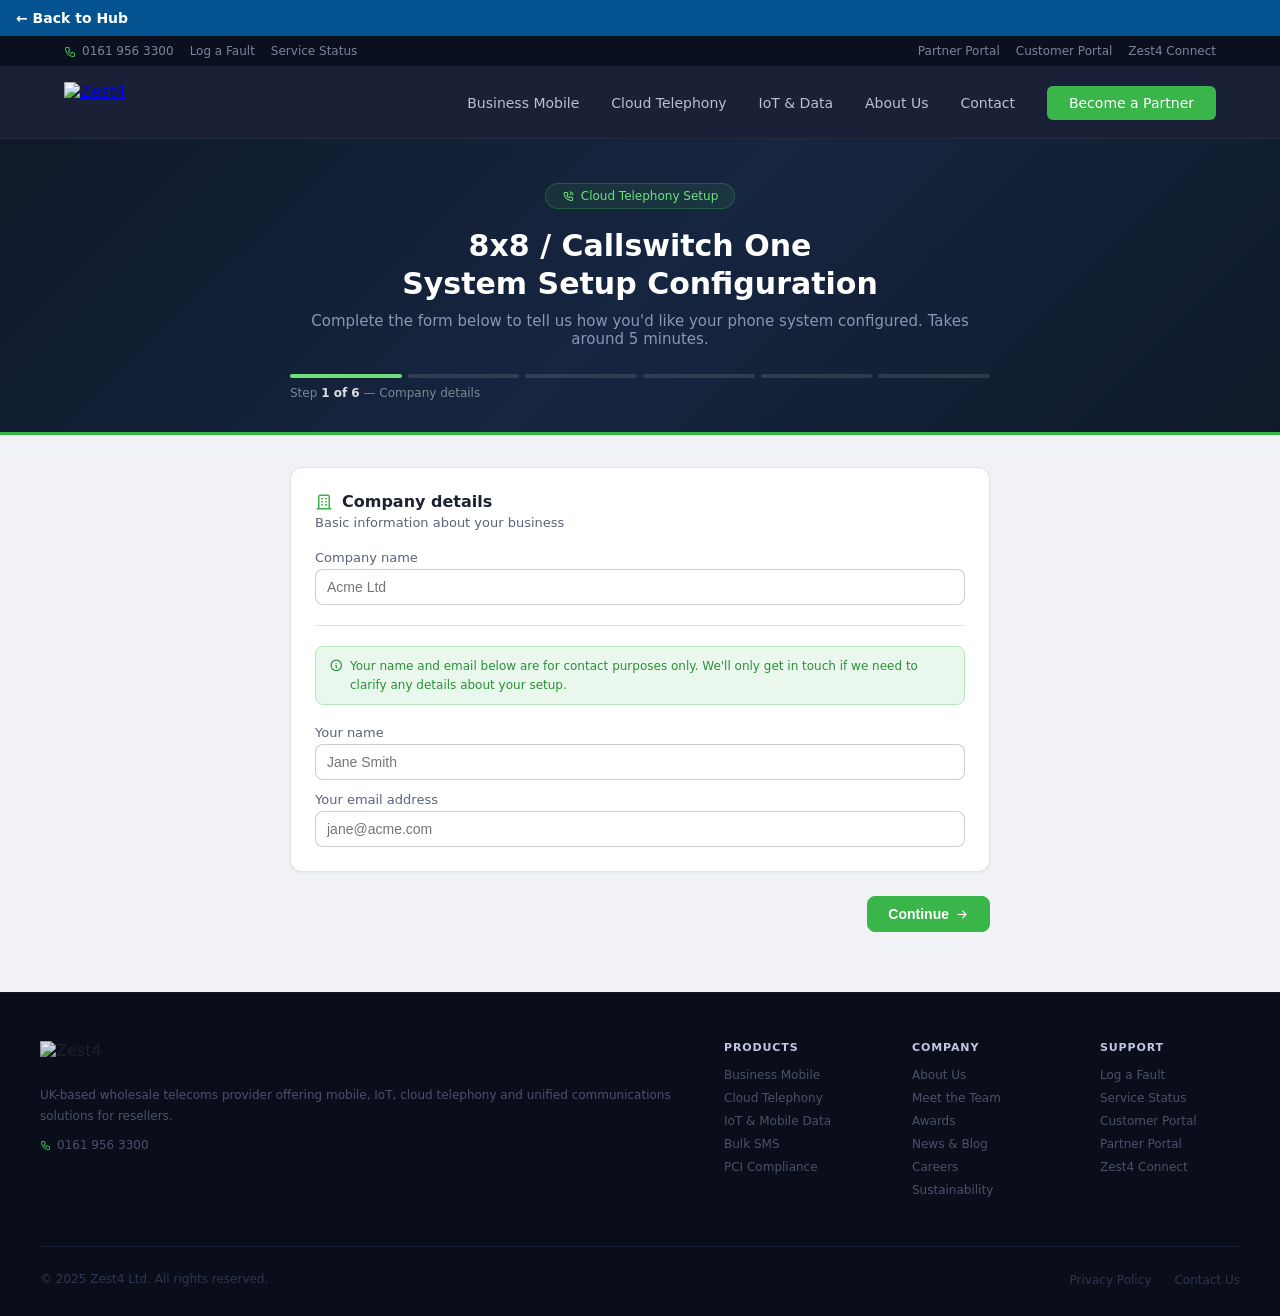
==== commit ae9e7c21: "Add files via upload" ====
--- a/tools/callswitch-setup-form.html
+++ b/tools/callswitch-setup-form.html
@@ -5,8 +5,8 @@
 <meta name="viewport" content="width=device-width, initial-scale=1.0">
 <title>8x8 / Callswitch One System Setup Configuration | Zest4</title>
 <link rel="icon" href="https://i0.wp.com/zest4.com/wp-content/uploads/2018/10/cropped-4-site-icon.png?fit=32%2C32&ssl=1">
-<link rel="stylesheet" href="https://cdn.jsdelivr.net/npm/@tabler/icons-webfont@2.44.0/tabler-icons.min.css">
-<script src="https://cdnjs.cloudflare.com/ajax/libs/jspdf/2.5.1/jspdf.umd.min.js"></script>
+<link rel="stylesheet" href="../assets/vendor/tabler-icons/tabler-icons.min.css">
+<script src="../assets/vendor/jspdf.umd.min.js"></script>
 <style>
 /* ── Reset & Base ── */
 *{box-sizing:border-box;margin:0;padding:0}
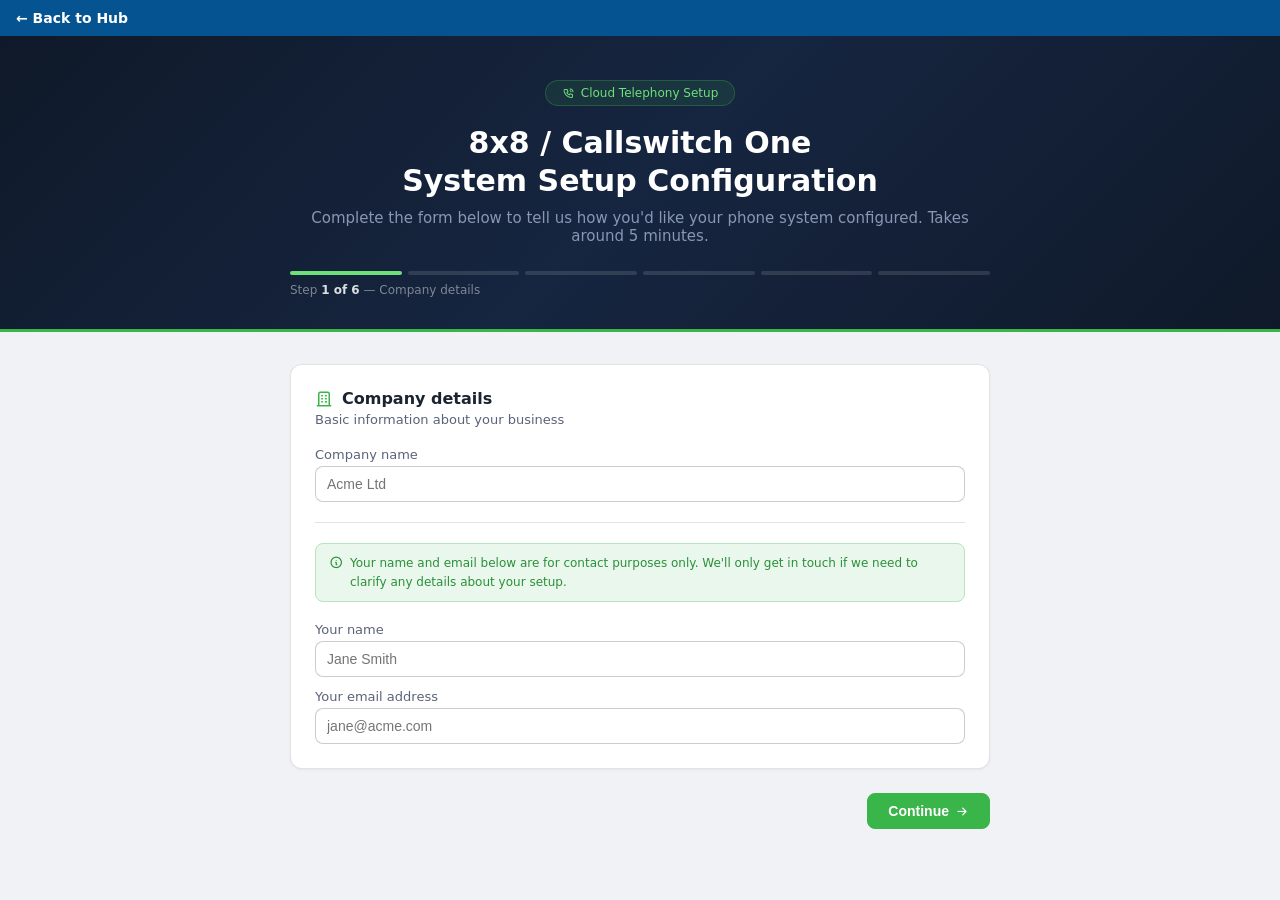
==== commit 1b73fdf5: "Add files via upload" ====
--- a/tools/callswitch-setup-form.html
+++ b/tools/callswitch-setup-form.html
@@ -2,7 +2,7 @@
 <html lang="en">
 <head>
 <meta charset="UTF-8">
-<meta name="viewport" content="width=device-width, initial-scale=1.0">
+<meta name="viewport" content="width=device-width, initial-scale=1.0, viewport-fit=cover">
 <title>8x8 / Callswitch One System Setup Configuration | Zest4</title>
 <link rel="icon" href="https://i0.wp.com/zest4.com/wp-content/uploads/2018/10/cropped-4-site-icon.png?fit=32%2C32&ssl=1">
 <link rel="stylesheet" href="../assets/vendor/tabler-icons/tabler-icons.min.css">
@@ -27,26 +27,6 @@
 }
 body{font-family:'Segoe UI',system-ui,-apple-system,sans-serif;background:var(--bg);color:var(--text);min-height:100vh;display:flex;flex-direction:column}
 
-/* ── Utility bar ── */
-.topbar{background:#0a1020;padding:8px 0;font-size:12px}
-.topbar-inner{max-width:1200px;margin:0 auto;padding:0 24px;display:flex;justify-content:space-between;align-items:center;flex-wrap:wrap;gap:8px}
-.topbar a{color:#7a8499;text-decoration:none;transition:color .15s}
-.topbar a:hover{color:#fff}
-.topbar-left{display:flex;align-items:center;gap:16px}
-.topbar-right{display:flex;align-items:center;gap:16px}
-.topbar-phone{color:#7a8499;display:flex;align-items:center;gap:5px}
-.topbar-phone i{color:var(--green);font-size:13px}
-
-/* ── Main nav ── */
-.mainnav{background:var(--navy2);border-bottom:1px solid rgba(255,255,255,0.05)}
-.mainnav-inner{max-width:1200px;margin:0 auto;padding:0 24px;display:flex;align-items:center;justify-content:space-between;height:72px}
-.nav-logo img{height:40px;display:block}
-.nav-links{display:flex;align-items:center;gap:32px;list-style:none}
-.nav-links a{color:#b8c0d4;text-decoration:none;font-size:14px;font-weight:500;transition:color .15s}
-.nav-links a:hover{color:#fff}
-.nav-cta{background:var(--green);color:#fff!important;padding:9px 22px;border-radius:6px;font-size:13px;font-weight:600;transition:background .15s}
-.nav-cta:hover{background:var(--green-dark)!important}
-
 /* ── Hero ── */
 .hero{background:linear-gradient(135deg,#0f1929 0%,#162540 50%,#0f1929 100%);border-bottom:3px solid var(--green);padding:44px 24px 0}
 .hero-inner{max-width:700px;margin:0 auto;text-align:center;padding-bottom:32px}
@@ -173,24 +153,66 @@
 .check-circle{width:56px;height:56px;background:var(--green-light);border-radius:50%;display:flex;align-items:center;justify-content:center;margin:0 auto 14px;border:2px solid #b6e5bc}
 .check-circle i{font-size:28px;color:var(--green)}
 
-/* ── Footer ── */
-.footer{background:#090e1a;border-top:1px solid rgba(255,255,255,0.04);padding:48px 24px 28px}
-.footer-inner{max-width:1200px;margin:0 auto}
-.footer-grid{display:flex;flex-wrap:wrap;gap:48px;margin-bottom:40px}
-.footer-brand{flex:1;min-width:200px}
-.footer-brand img{height:30px;display:block;margin-bottom:14px;opacity:.9}
-.footer-brand p{font-size:12px;line-height:1.7;color:#4a5268}
-.footer-brand .phone{font-size:12px;color:#4a5268;margin-top:12px;display:flex;align-items:center;gap:5px}
-.footer-brand .phone i{color:var(--green);font-size:12px}
-.footer-brand .phone a{color:#4a5268;text-decoration:none}
-.footer-col{min-width:140px}
-.footer-col h4{font-size:11px;font-weight:700;text-transform:uppercase;letter-spacing:.08em;color:#c0c8dc;margin-bottom:14px}
-.footer-col a{display:block;color:#4a5268;text-decoration:none;font-size:12px;margin-bottom:9px;transition:color .15s}
-.footer-col a:hover{color:#fff}
-.footer-bottom{border-top:1px solid #151d30;padding-top:22px;display:flex;flex-wrap:wrap;gap:12px;justify-content:space-between;align-items:center}
-.footer-bottom span{font-size:12px;color:#2e3650}
-.footer-bottom a{font-size:12px;color:#2e3650;text-decoration:none;margin-left:18px}
-.footer-bottom a:hover{color:#fff}
+/* ══════════════════════════════════════════ */
+/* Mobile                                      */
+/* ══════════════════════════════════════════ */
+@media (max-width:600px){
+  /* Prevent iOS auto-zoom on focus (inputs need >=16px) */
+  input[type=text],input[type=email],input[type=time],select,textarea{font-size:16px}
+
+  .hero{padding:28px 16px 0}
+  .hero h1{font-size:23px}
+  .hero p{font-size:13.5px;margin-bottom:20px}
+  .hero-pill{font-size:11px;padding:4px 13px;margin-bottom:14px}
+
+  .content{padding:20px 12px 40px}
+  .card{padding:1.1rem;border-radius:10px}
+  .card-title{font-size:15px}
+
+  /* Company/user rows: stack fields instead of squeezing them side by side */
+  .user-top-row{flex-direction:column;align-items:stretch}
+  .user-top-row>div{flex:1 1 auto!important;width:100%}
+  .user-top-row .rm-btn{align-self:flex-end;margin-top:-6px}
+  .user-row{flex-wrap:wrap}
+  .user-row>div{flex:1 1 140px!important}
+
+  /* Call queue fields: one column instead of two */
+  .cq-grid{grid-template-columns:1fr}
+
+  /* Summary cards: one column instead of two */
+  .sum-grid{grid-template-columns:1fr}
+
+  /* Opening hours: card-style row instead of a cramped 4-column grid */
+  .hours-head{display:none}
+  .hours-row{
+    grid-template-columns:1fr 1fr;
+    grid-template-areas:"day day" "open close" "tog tog";
+    row-gap:8px;padding:10px;margin-bottom:8px;
+    background:#f7f8fa;border-radius:var(--radius);border:1px solid var(--border);
+  }
+  .hours-row>*:nth-child(1){grid-area:day;font-weight:600;align-self:center}
+  .hours-row>*:nth-child(2){grid-area:open}
+  .hours-row>*:nth-child(3){grid-area:close}
+  .hours-row>*:nth-child(4){grid-area:tog}
+
+  /* Bigger, easier-to-tap controls */
+  .btn{padding:11px 18px;min-height:44px}
+  .btn-row{gap:10px}
+  .btn-row .btn{flex:1;justify-content:center}
+  .add-btn{padding:10px 14px;min-height:40px}
+  .rm-btn{padding:9px;font-size:20px}
+  .chip{padding:8px 15px}
+  .radio-opt{padding:10px 14px}
+  .radio-opt-sm{padding:8px 13px}
+
+  .user-card-grid{grid-template-columns:1fr}
+  .hours-ov{grid-template-columns:1fr 1fr}
+}
+
+@media (max-width:400px){
+  .hero h1{font-size:20px}
+  .hours-ov{grid-template-columns:1fr}
+}
 </style>
 </head>
 <body>
@@ -216,43 +238,6 @@
   #zest4BackToHub:active { background: #033B66; }
 </style>
 <a id="zest4BackToHub" href="../index.html" aria-label="Back to Cloud &amp; Connectivity Hub">&larr; Back to Hub</a>
-
-<!-- ══════════════════════════════════════════ -->
-<!-- UTILITY BAR                               -->
-<!-- ══════════════════════════════════════════ -->
-<div class="topbar">
-  <div class="topbar-inner">
-    <div class="topbar-left">
-      <span class="topbar-phone"><i class="ti ti-phone"></i><a href="tel:+441619563300">0161 956 3300</a></span>
-      <a href="https://zest4.com/log-a-fault/">Log a Fault</a>
-      <a href="https://zest4.com/service-status/">Service Status</a>
-    </div>
-    <div class="topbar-right">
-      <a href="https://portal.zest4partners.com/">Partner Portal</a>
-      <a href="https://www.zest4customers.com/">Customer Portal</a>
-      <a href="https://zest4connect.com/login.htm">Zest4 Connect</a>
-    </div>
-  </div>
-</div>
-
-<!-- ══════════════════════════════════════════ -->
-<!-- MAIN NAV                                  -->
-<!-- ══════════════════════════════════════════ -->
-<nav class="mainnav">
-  <div class="mainnav-inner">
-    <a href="https://zest4.com/" class="nav-logo">
-      <img src="https://zest4.com/wp-content/uploads/2018/10/Zest4-Logo-New.svg" alt="Zest4">
-    </a>
-    <ul class="nav-links">
-      <li><a href="https://zest4.com/business-mobile/">Business Mobile</a></li>
-      <li><a href="https://zest4.com/cloud-telephony/">Cloud Telephony</a></li>
-      <li><a href="https://zest4.com/iot/">IoT &amp; Data</a></li>
-      <li><a href="https://zest4.com/about/">About Us</a></li>
-      <li><a href="https://zest4.com/contact/">Contact</a></li>
-      <li><a href="https://zest4.com/become-a-partner/" class="nav-cta">Become a Partner</a></li>
-    </ul>
-  </div>
-</nav>
 
 <!-- ══════════════════════════════════════════ -->
 <!-- HERO BANNER                               -->
@@ -473,53 +458,6 @@
 
 </div><!-- /wrap -->
 </div><!-- /content -->
-
-<!-- ══════════════════════════════════════════ -->
-<!-- FOOTER                                    -->
-<!-- ══════════════════════════════════════════ -->
-<footer class="footer">
-  <div class="footer-inner">
-    <div class="footer-grid">
-      <div class="footer-brand">
-        <img src="https://zest4.com/wp-content/uploads/2018/10/Zest4-Logo-New.svg" alt="Zest4">
-        <p>UK-based wholesale telecoms provider offering mobile, IoT, cloud telephony and unified communications solutions for resellers.</p>
-        <div class="phone"><i class="ti ti-phone"></i><a href="tel:+441619563300">0161 956 3300</a></div>
-      </div>
-      <div class="footer-col">
-        <h4>Products</h4>
-        <a href="https://zest4.com/business-mobile/">Business Mobile</a>
-        <a href="https://zest4.com/cloud-telephony/">Cloud Telephony</a>
-        <a href="https://zest4.com/iot/">IoT &amp; Mobile Data</a>
-        <a href="https://zest4.com/bulk-sms/">Bulk SMS</a>
-        <a href="https://zest4.com/pci-compliance/">PCI Compliance</a>
-      </div>
-      <div class="footer-col">
-        <h4>Company</h4>
-        <a href="https://zest4.com/about/">About Us</a>
-        <a href="https://zest4.com/meet-the-team/">Meet the Team</a>
-        <a href="https://zest4.com/awards-and-recognition/">Awards</a>
-        <a href="https://zest4.com/news/">News &amp; Blog</a>
-        <a href="https://zest4.com/careers/">Careers</a>
-        <a href="https://zest4.com/sustainability/">Sustainability</a>
-      </div>
-      <div class="footer-col">
-        <h4>Support</h4>
-        <a href="https://zest4.com/log-a-fault/">Log a Fault</a>
-        <a href="https://zest4.com/service-status/">Service Status</a>
-        <a href="https://www.zest4customers.com/">Customer Portal</a>
-        <a href="https://portal.zest4partners.com/">Partner Portal</a>
-        <a href="https://zest4connect.com/login.htm">Zest4 Connect</a>
-      </div>
-    </div>
-    <div class="footer-bottom">
-      <span>&copy; 2025 Zest4 Ltd. All rights reserved.</span>
-      <div>
-        <a href="https://zest4.com/privacy-policy/">Privacy Policy</a>
-        <a href="https://zest4.com/contact/">Contact Us</a>
-      </div>
-    </div>
-  </div>
-</footer>
 
 <script>
 const DAYS=['Monday','Tuesday','Wednesday','Thursday','Friday','Saturday','Sunday'];
